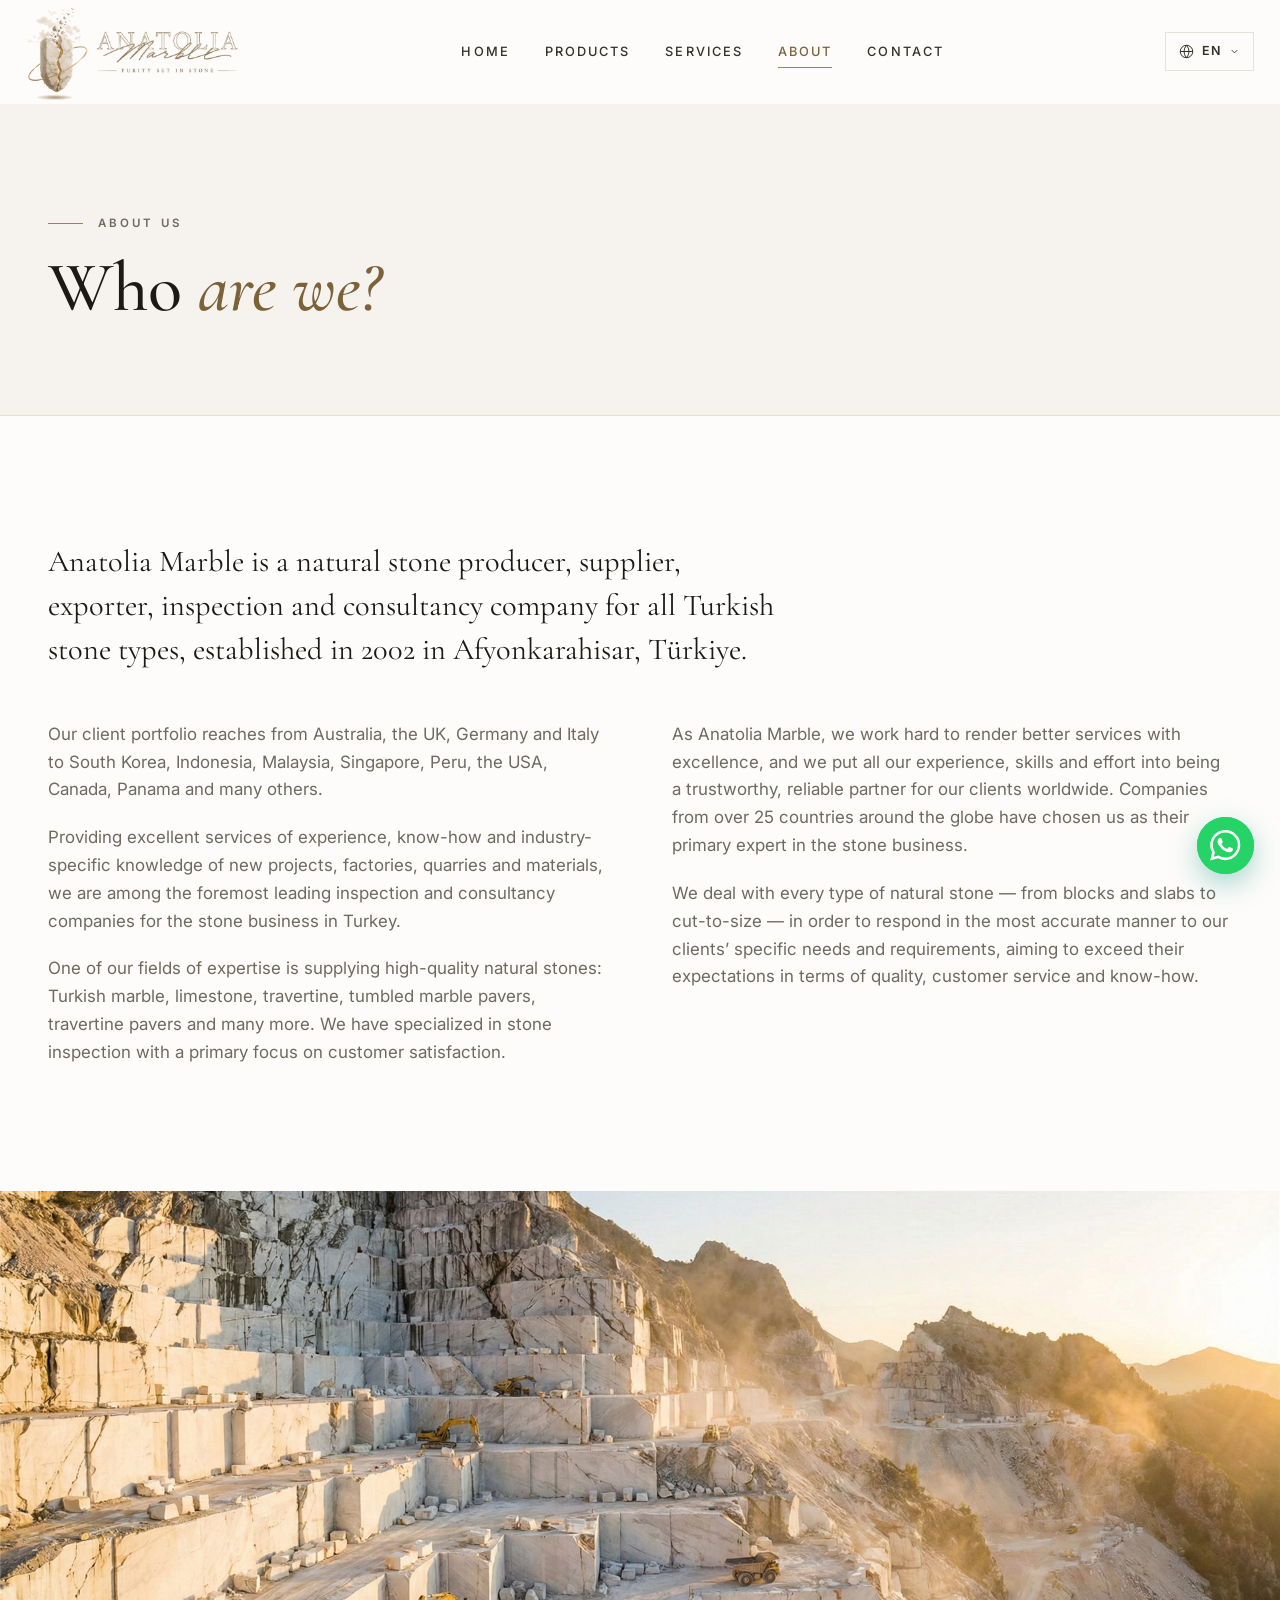
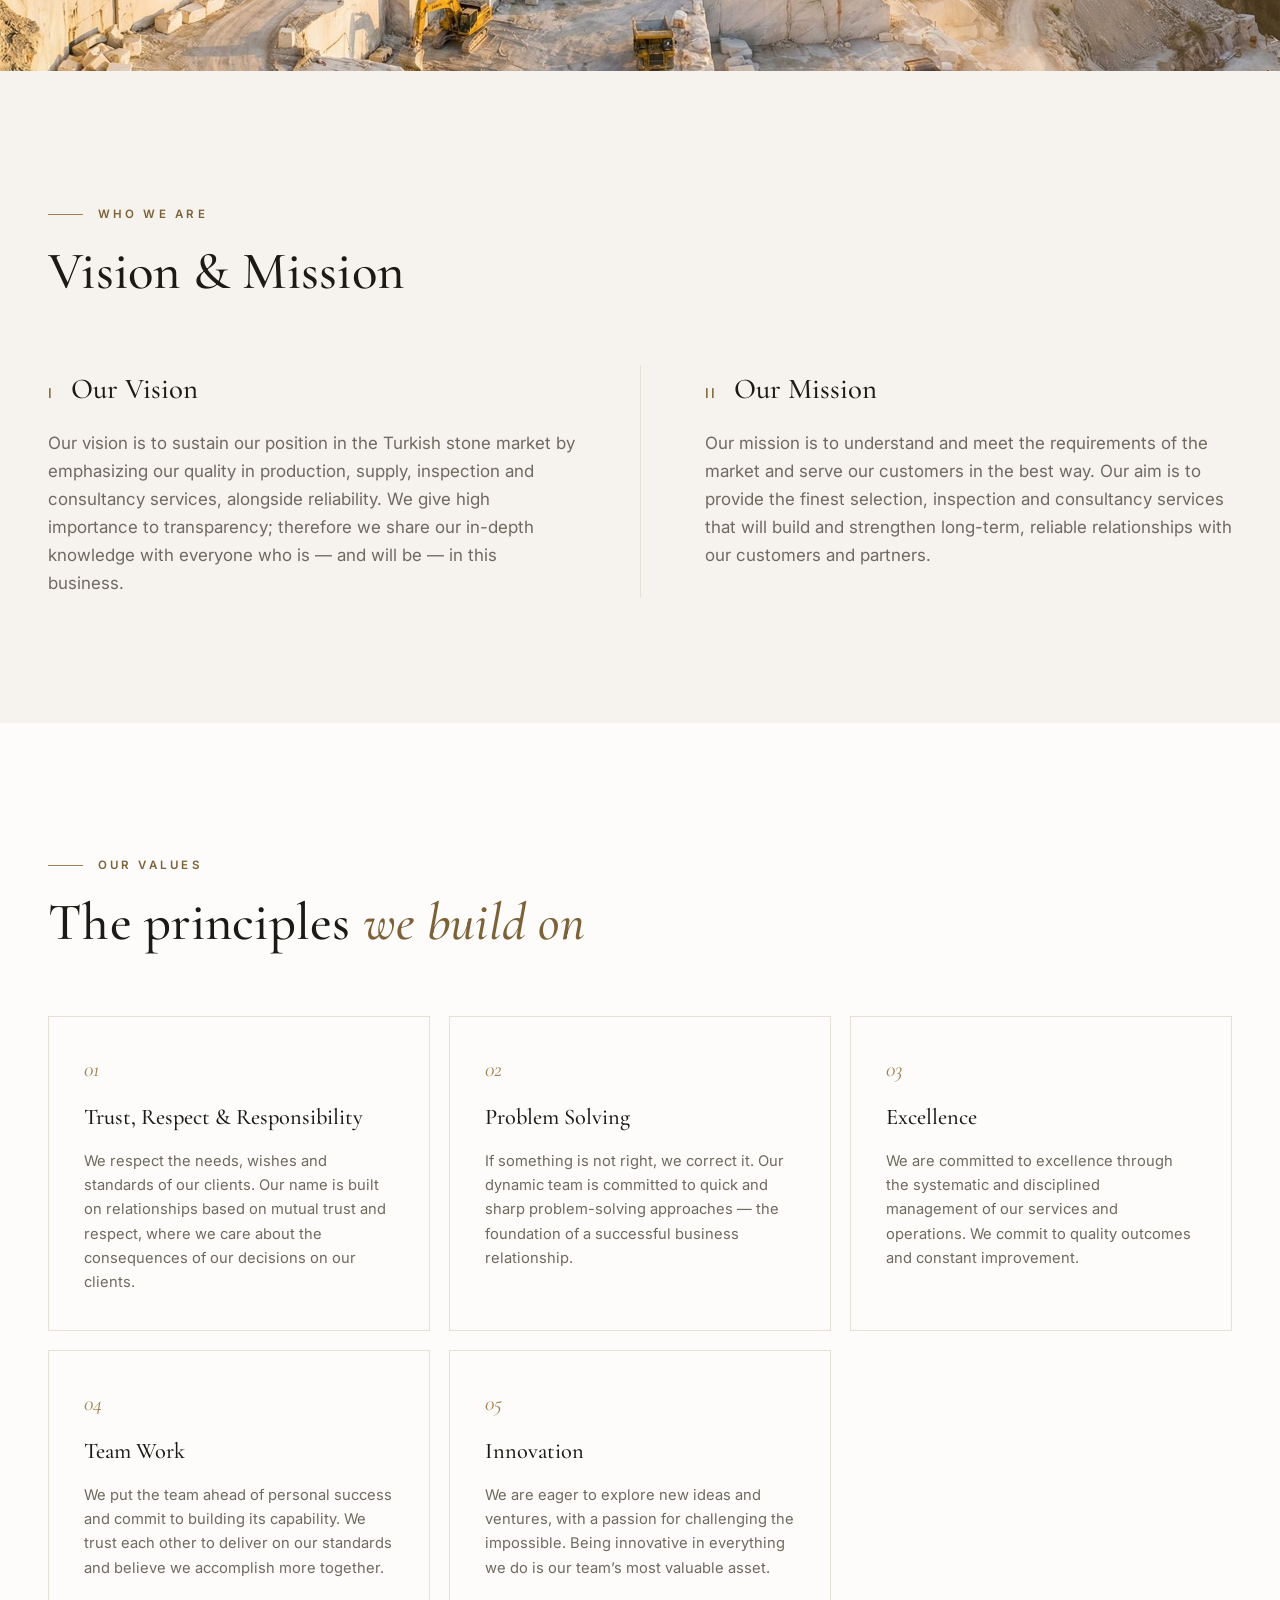
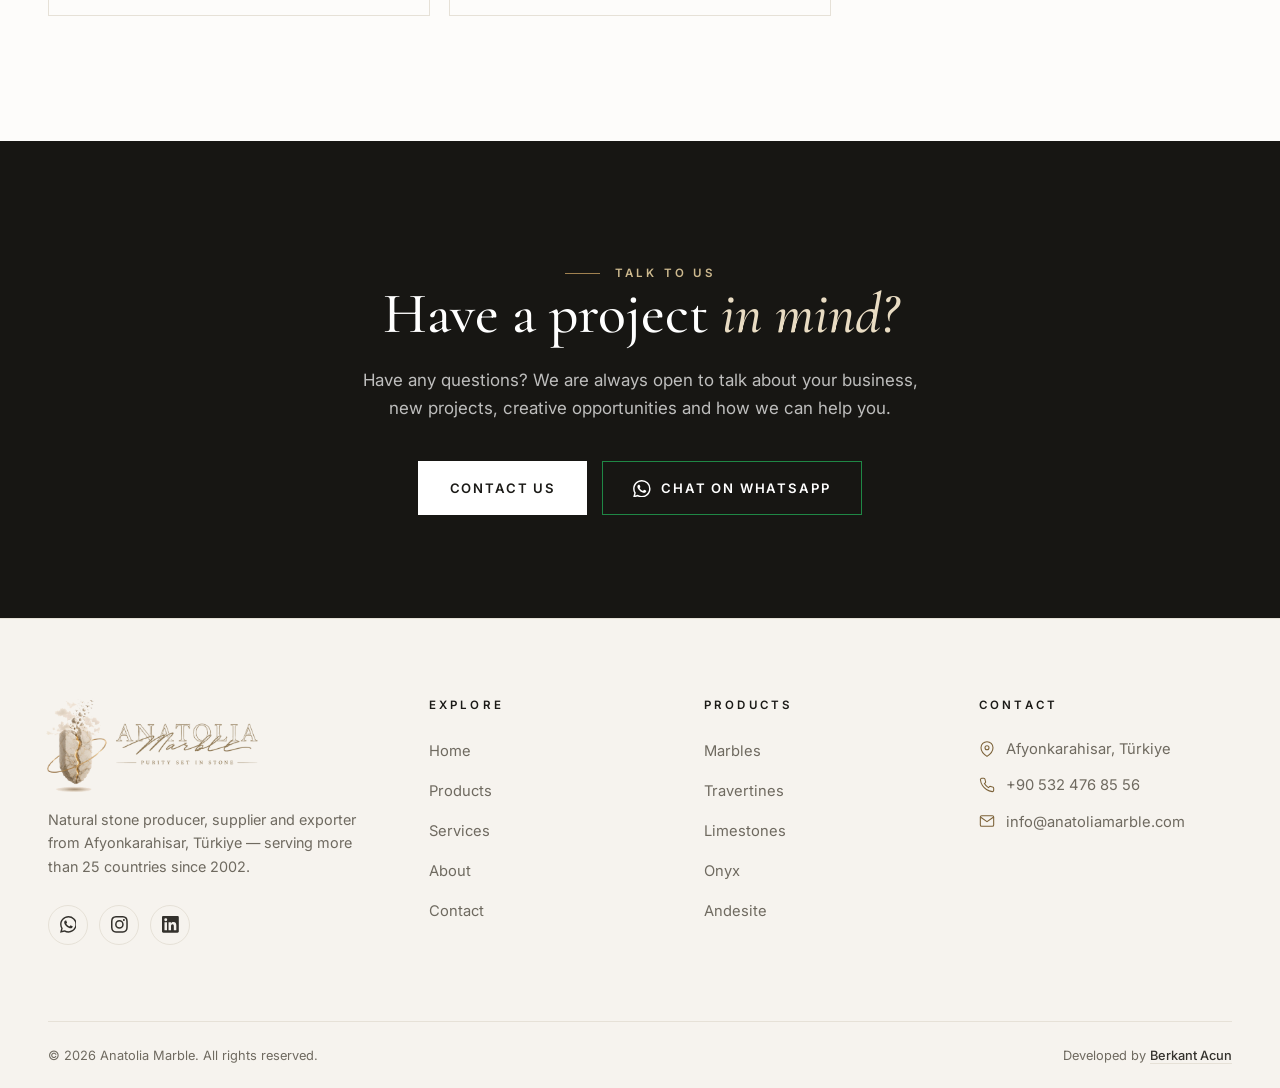
==== about.html @ 7c77ff4c "feat: Anatolia Marble website - 4 languages, products, services, WhatsApp integration" ====
<!DOCTYPE html>
<html lang="en">
<head>
  <meta charset="UTF-8">
  <meta name="viewport" content="width=device-width, initial-scale=1.0">
  <title>About Us — Anatolia Marble</title>
  <meta name="description" data-i18n-content="desc.about" content="Anatolia Marble is a natural stone producer, supplier, exporter, inspection and consultancy company established in 2002 in Afyonkarahisar, Türkiye.">
  <link rel="icon" type="image/png" href="assets/img/favicon.png">
  <link rel="preconnect" href="https://fonts.googleapis.com">
  <link rel="preconnect" href="https://fonts.gstatic.com" crossorigin>
  <link href="https://fonts.googleapis.com/css2?family=Cormorant+Garamond:ital,wght@0,400;0,500;0,600;1,400;1,500&family=Inter:wght@300;400;500;600&display=swap" rel="stylesheet">
  <link rel="stylesheet" href="assets/css/base.css">
  <link rel="stylesheet" href="assets/css/components.css">
  <noscript><style>.reveal { opacity: 1; transform: none; }</style></noscript>
</head>
<body data-title-key="meta.about">

  <header class="site-header">
    <div class="container header-inner">
      <a class="brand" href="index.html" aria-label="Anatolia Marble — Home">
        <img src="assets/img/logo-horizontal.png" alt="Anatolia Marble">
      </a>
      <nav class="main-nav" aria-label="Main navigation">
        <a href="index.html" data-i18n="nav.home">Home</a>
        <a href="products.html" data-i18n="nav.products">Products</a>
        <a href="services.html" data-i18n="nav.services">Services</a>
        <a href="about.html" aria-current="page" data-i18n="nav.about">About</a>
        <a href="contact.html" data-i18n="nav.contact">Contact</a>
      </nav>
      <div class="header-actions">
        <div class="lang-switch">
          <button class="lang-switch-btn" aria-haspopup="true" aria-expanded="false" aria-label="Select language">
            <svg width="15" height="15" viewBox="0 0 24 24" fill="none" stroke="currentColor" stroke-width="1.6" aria-hidden="true"><circle cx="12" cy="12" r="10"/><path d="M2 12h20"/><path d="M12 2a15.3 15.3 0 0 1 4 10 15.3 15.3 0 0 1-4 10 15.3 15.3 0 0 1-4-10 15.3 15.3 0 0 1 4-10z"/></svg>
            <span class="lang-current">EN</span>
            <svg class="chev" width="11" height="11" viewBox="0 0 24 24" fill="none" stroke="currentColor" stroke-width="2" aria-hidden="true"><polyline points="6 9 12 15 18 9"/></svg>
          </button>
          <div class="lang-menu" role="menu">
            <button type="button" data-lang="en" role="menuitem">English</button>
            <button type="button" data-lang="tr" role="menuitem">Türkçe</button>
            <button type="button" data-lang="es" role="menuitem">Español</button>
            <button type="button" data-lang="fr" role="menuitem">Français</button>
          </div>
        </div>
        <button class="nav-toggle" aria-label="Menu" aria-expanded="false">
          <span></span><span></span><span></span>
        </button>
      </div>
    </div>
  </header>

  <main>
    <section class="page-hero">
      <div class="container">
        <p class="kicker" data-i18n="about.kicker">About Us</p>
        <h1 data-i18n="about.title">Who <em>are we?</em></h1>
      </div>
    </section>

    <section class="section">
      <div class="container">
        <p class="about-lead reveal" data-i18n="about.lead">Anatolia Marble is a natural stone producer, supplier, exporter, inspection and consultancy company for all Turkish stone types, established in 2002 in Afyonkarahisar, Türkiye.</p>
        <div class="about-columns reveal" data-delay="1">
          <p data-i18n="about.p1">Our client portfolio reaches from Australia, the UK, Germany and Italy to South Korea, Indonesia, Malaysia, Singapore, Peru, the USA, Canada, Panama and many others.</p>
          <p data-i18n="about.p2">Providing excellent services of experience, know-how and industry-specific knowledge of new projects, factories, quarries and materials, we are among the foremost leading inspection and consultancy companies for the stone business in Turkey.</p>
          <p data-i18n="about.p3">One of our fields of expertise is supplying high-quality natural stones: Turkish marble, limestone, travertine, tumbled marble pavers, travertine pavers and many more. We have specialized in stone inspection with a primary focus on customer satisfaction.</p>
          <p data-i18n="about.p4">As Anatolia Marble, we work hard to render better services with excellence, and we put all our experience, skills and effort into being a trustworthy, reliable partner for our clients worldwide. Companies from over 25 countries around the globe have chosen us as their primary expert in the stone business.</p>
          <p data-i18n="about.p5">We deal with every type of natural stone — from blocks and slabs to cut-to-size — in order to respond in the most accurate manner to our clients’ specific needs and requirements, aiming to exceed their expectations in terms of quality, customer service and know-how.</p>
        </div>
      </div>
    </section>

    <figure class="about-banner reveal">
      <img src="assets/img/hero-quarry.jpg" alt="Marble quarry in the mountains of Anatolia" loading="lazy">
    </figure>

    <section class="section section--surface">
      <div class="container">
        <div class="section-head reveal">
          <p class="kicker" data-i18n="vm.kicker">Who We Are</p>
          <h2 class="section-title" data-i18n="vm.title">Vision &amp; Mission</h2>
        </div>
        <div class="vm-grid">
          <div class="vm-item reveal">
            <h3 data-index="I" data-i18n="vm.vision.title">Our Vision</h3>
            <p data-i18n="vm.vision.text">Our vision is to sustain our position in the Turkish stone market by emphasizing our quality in production, supply, inspection and consultancy services, alongside reliability. We give high importance to transparency; therefore we share our in-depth knowledge with everyone who is — and will be — in this business.</p>
          </div>
          <div class="vm-divider" aria-hidden="true"></div>
          <div class="vm-item reveal" data-delay="1">
            <h3 data-index="II" data-i18n="vm.mission.title">Our Mission</h3>
            <p data-i18n="vm.mission.text">Our mission is to understand and meet the requirements of the market and serve our customers in the best way. Our aim is to provide the finest selection, inspection and consultancy services that will build and strengthen long-term, reliable relationships with our customers and partners.</p>
          </div>
        </div>
      </div>
    </section>

    <section class="section">
      <div class="container">
        <div class="section-head reveal">
          <p class="kicker" data-i18n="values.kicker">Our Values</p>
          <h2 class="section-title" data-i18n="values.title">The principles <em>we build on</em></h2>
        </div>
        <div class="values-grid">
          <article class="value-card reveal">
            <span class="value-index" aria-hidden="true">01</span>
            <h3 data-i18n="val1.title">Trust, Respect &amp; Responsibility</h3>
            <p data-i18n="val1.text">We respect the needs, wishes and standards of our clients. Our name is built on relationships based on mutual trust and respect, where we care about the consequences of our decisions on our clients.</p>
          </article>
          <article class="value-card reveal" data-delay="1">
            <span class="value-index" aria-hidden="true">02</span>
            <h3 data-i18n="val2.title">Problem Solving</h3>
            <p data-i18n="val2.text">If something is not right, we correct it. Our dynamic team is committed to quick and sharp problem-solving approaches — the foundation of a successful business relationship.</p>
          </article>
          <article class="value-card reveal" data-delay="2">
            <span class="value-index" aria-hidden="true">03</span>
            <h3 data-i18n="val3.title">Excellence</h3>
            <p data-i18n="val3.text">We are committed to excellence through the systematic and disciplined management of our services and operations. We commit to quality outcomes and constant improvement.</p>
          </article>
          <article class="value-card reveal" data-delay="1">
            <span class="value-index" aria-hidden="true">04</span>
            <h3 data-i18n="val4.title">Team Work</h3>
            <p data-i18n="val4.text">We put the team ahead of personal success and commit to building its capability. We trust each other to deliver on our standards and believe we accomplish more together.</p>
          </article>
          <article class="value-card reveal" data-delay="2">
            <span class="value-index" aria-hidden="true">05</span>
            <h3 data-i18n="val5.title">Innovation</h3>
            <p data-i18n="val5.text">We are eager to explore new ideas and ventures, with a passion for challenging the impossible. Being innovative in everything we do is our team’s most valuable asset.</p>
          </article>
        </div>
      </div>
    </section>

    <section class="cta-band">
      <div class="container reveal">
        <p class="kicker" data-i18n="cta.kicker">Talk to Us</p>
        <h2 class="cta-band-title" data-i18n="cta.title">Have a project <em>in mind?</em></h2>
        <p data-i18n="cta.text">Have any questions? We are always open to talk about your business, new projects, creative opportunities and how we can help you.</p>
        <div class="cta-actions">
          <a class="btn btn--light" href="contact.html"><span data-i18n="cta.contact">Contact Us</span></a>
          <a class="btn btn--wa" href="https://wa.me/905324768556" target="_blank" rel="noopener">
            <svg viewBox="0 0 24 24" fill="currentColor" aria-hidden="true"><path d="M17.472 14.382c-.297-.149-1.758-.867-2.03-.967-.273-.099-.471-.148-.67.15-.197.297-.767.966-.94 1.164-.173.199-.347.223-.644.075-.297-.15-1.255-.463-2.39-1.475-.883-.788-1.48-1.761-1.653-2.059-.173-.297-.018-.458.13-.606.134-.133.297-.347.446-.52.149-.174.198-.298.297-.497.1-.198.05-.371-.025-.52-.075-.149-.669-1.612-.916-2.207-.242-.579-.487-.5-.669-.51-.173-.008-.371-.01-.57-.01-.198 0-.52.074-.792.372-.272.297-1.04 1.016-1.04 2.479 0 1.462 1.065 2.875 1.213 3.074.149.198 2.096 3.2 5.077 4.487.709.306 1.262.489 1.694.625.712.227 1.36.195 1.871.118.571-.085 1.758-.719 2.006-1.413.248-.694.248-1.289.173-1.413-.074-.124-.272-.198-.57-.347m-5.421 7.403h-.004a9.87 9.87 0 01-5.031-1.378l-.361-.214-3.741.982.998-3.648-.235-.374a9.86 9.86 0 01-1.51-5.26c.001-5.45 4.436-9.884 9.888-9.884 2.64 0 5.122 1.03 6.988 2.898a9.825 9.825 0 012.893 6.994c-.003 5.45-4.437 9.884-9.885 9.884m8.413-18.297A11.815 11.815 0 0012.05 0C5.495 0 .16 5.335.157 11.892c0 2.096.547 4.142 1.588 5.945L.057 24l6.305-1.654a11.882 11.882 0 005.683 1.448h.005c6.554 0 11.89-5.335 11.893-11.893a11.821 11.821 0 00-3.48-8.413z"/></svg>
            <span data-i18n="cta.wa">Chat on WhatsApp</span>
          </a>
        </div>
      </div>
    </section>
  </main>

  <footer class="site-footer">
    <div class="container">
      <div class="footer-main">
        <div class="footer-brand">
          <img src="assets/img/logo-horizontal.png" alt="Anatolia Marble — Purity set in stone">
          <p data-i18n="footer.about">Natural stone producer, supplier and exporter from Afyonkarahisar, Türkiye — serving more than 25 countries since 2002.</p>
          <div class="footer-social">
            <a href="https://wa.me/905324768556" target="_blank" rel="noopener" aria-label="WhatsApp">
              <svg viewBox="0 0 24 24" fill="currentColor" aria-hidden="true"><path d="M17.472 14.382c-.297-.149-1.758-.867-2.03-.967-.273-.099-.471-.148-.67.15-.197.297-.767.966-.94 1.164-.173.199-.347.223-.644.075-.297-.15-1.255-.463-2.39-1.475-.883-.788-1.48-1.761-1.653-2.059-.173-.297-.018-.458.13-.606.134-.133.297-.347.446-.52.149-.174.198-.298.297-.497.1-.198.05-.371-.025-.52-.075-.149-.669-1.612-.916-2.207-.242-.579-.487-.5-.669-.51-.173-.008-.371-.01-.57-.01-.198 0-.52.074-.792.372-.272.297-1.04 1.016-1.04 2.479 0 1.462 1.065 2.875 1.213 3.074.149.198 2.096 3.2 5.077 4.487.709.306 1.262.489 1.694.625.712.227 1.36.195 1.871.118.571-.085 1.758-.719 2.006-1.413.248-.694.248-1.289.173-1.413-.074-.124-.272-.198-.57-.347m-5.421 7.403h-.004a9.87 9.87 0 01-5.031-1.378l-.361-.214-3.741.982.998-3.648-.235-.374a9.86 9.86 0 01-1.51-5.26c.001-5.45 4.436-9.884 9.888-9.884 2.64 0 5.122 1.03 6.988 2.898a9.825 9.825 0 012.893 6.994c-.003 5.45-4.437 9.884-9.885 9.884m8.413-18.297A11.815 11.815 0 0012.05 0C5.495 0 .16 5.335.157 11.892c0 2.096.547 4.142 1.588 5.945L.057 24l6.305-1.654a11.882 11.882 0 005.683 1.448h.005c6.554 0 11.89-5.335 11.893-11.893a11.821 11.821 0 00-3.48-8.413z"/></svg>
            </a>
            <a href="#" aria-label="Instagram">
              <svg viewBox="0 0 24 24" fill="currentColor" aria-hidden="true"><path d="M12 2.163c3.204 0 3.584.012 4.85.07 3.252.148 4.771 1.691 4.919 4.919.058 1.265.069 1.645.069 4.849 0 3.205-.012 3.584-.069 4.849-.149 3.225-1.664 4.771-4.919 4.919-1.266.058-1.644.07-4.85.07-3.204 0-3.584-.012-4.849-.07-3.26-.149-4.771-1.699-4.919-4.92-.058-1.265-.07-1.644-.07-4.849 0-3.204.013-3.583.07-4.849.149-3.227 1.664-4.771 4.919-4.919 1.266-.057 1.645-.069 4.849-.069zm0-2.163c-3.259 0-3.667.014-4.947.072-4.358.2-6.78 2.618-6.98 6.98-.059 1.281-.073 1.689-.073 4.948 0 3.259.014 3.668.072 4.948.2 4.358 2.618 6.78 6.98 6.98 1.281.058 1.689.072 4.948.072 3.259 0 3.668-.014 4.948-.072 4.354-.2 6.782-2.618 6.979-6.98.059-1.28.073-1.689.073-4.948 0-3.259-.014-3.667-.072-4.947-.196-4.354-2.617-6.78-6.979-6.98-1.281-.059-1.69-.073-4.949-.073zm0 5.838a6.162 6.162 0 100 12.324 6.162 6.162 0 000-12.324zm0 10.162a4 4 0 110-8 4 4 0 010 8zm6.406-11.845a1.44 1.44 0 100 2.881 1.44 1.44 0 000-2.881z"/></svg>
            </a>
            <a href="#" aria-label="LinkedIn">
              <svg viewBox="0 0 24 24" fill="currentColor" aria-hidden="true"><path d="M20.447 20.452h-3.554v-5.569c0-1.328-.027-3.037-1.852-3.037-1.853 0-2.136 1.445-2.136 2.939v5.667H9.351V9h3.414v1.561h.046c.477-.9 1.637-1.85 3.37-1.85 3.601 0 4.267 2.37 4.267 5.455v6.286zM5.337 7.433a2.062 2.062 0 01-2.063-2.065 2.064 2.064 0 112.063 2.065zm1.782 13.019H3.555V9h3.564v11.452zM22.225 0H1.771C.792 0 0 .774 0 1.729v20.542C0 23.227.792 24 1.771 24h20.451C23.2 24 24 23.227 24 22.271V1.729C24 .774 23.2 0 22.225 0z"/></svg>
            </a>
          </div>
        </div>

        <div class="footer-col">
          <h4 data-i18n="footer.explore">Explore</h4>
          <ul>
            <li><a href="index.html" data-i18n="nav.home">Home</a></li>
            <li><a href="products.html" data-i18n="nav.products">Products</a></li>
            <li><a href="services.html" data-i18n="nav.services">Services</a></li>
            <li><a href="about.html" data-i18n="nav.about">About</a></li>
            <li><a href="contact.html" data-i18n="nav.contact">Contact</a></li>
          </ul>
        </div>

        <div class="footer-col">
          <h4 data-i18n="footer.products">Products</h4>
          <ul>
            <li><a href="products.html?cat=marble" data-i18n="cat.marble">Marbles</a></li>
            <li><a href="products.html?cat=travertine" data-i18n="cat.travertine">Travertines</a></li>
            <li><a href="products.html?cat=limestone" data-i18n="cat.limestone">Limestones</a></li>
            <li><a href="products.html?cat=onyx" data-i18n="cat.onyx">Onyx</a></li>
            <li><a href="products.html?cat=andesite" data-i18n="cat.andesite">Andesite</a></li>
          </ul>
        </div>

        <div class="footer-col">
          <h4 data-i18n="footer.contact">Contact</h4>
          <ul class="footer-contact">
            <li>
              <svg viewBox="0 0 24 24" fill="none" stroke="currentColor" stroke-width="1.6" aria-hidden="true"><path d="M21 10c0 7-9 13-9 13s-9-6-9-13a9 9 0 0 1 18 0z"/><circle cx="12" cy="10" r="3"/></svg>
              <address data-i18n="footer.addr">Afyonkarahisar, Türkiye</address>
            </li>
            <li>
              <svg viewBox="0 0 24 24" fill="none" stroke="currentColor" stroke-width="1.6" aria-hidden="true"><path d="M22 16.92v3a2 2 0 0 1-2.18 2 19.79 19.79 0 0 1-8.63-3.07 19.5 19.5 0 0 1-6-6 19.79 19.79 0 0 1-3.07-8.67A2 2 0 0 1 4.11 2h3a2 2 0 0 1 2 1.72 12.84 12.84 0 0 0 .7 2.81 2 2 0 0 1-.45 2.11L8.09 9.91a16 16 0 0 0 6 6l1.27-1.27a2 2 0 0 1 2.11-.45 12.84 12.84 0 0 0 2.81.7A2 2 0 0 1 22 16.92z"/></svg>
              <a href="tel:+905324768556">+90 532 476 85 56</a>
            </li>
            <li>
              <svg viewBox="0 0 24 24" fill="none" stroke="currentColor" stroke-width="1.6" aria-hidden="true"><path d="M4 4h16c1.1 0 2 .9 2 2v12c0 1.1-.9 2-2 2H4c-1.1 0-2-.9-2-2V6c0-1.1.9-2 2-2z"/><polyline points="22,6 12,13 2,6"/></svg>
              <a href="mailto:info@anatoliamarble.com">info@anatoliamarble.com</a>
            </li>
          </ul>
        </div>
      </div>

      <div class="footer-bottom">
        <p>© <span data-year>2026</span> Anatolia Marble. <span data-i18n="footer.rights">All rights reserved.</span></p>
        <p><span data-i18n="footer.dev">Developed by</span> <a href="https://www.linkedin.com/in/berkant-acun-006467312/" target="_blank" rel="noopener">Berkant Acun</a></p>
      </div>
    </div>
  </footer>

  <div class="wa-widget">
    <div class="wa-panel" role="dialog" aria-label="WhatsApp chat">
      <div class="wa-panel-head">
        <span class="wa-avatar"><img src="assets/img/favicon.png" alt=""></span>
        <div>
          <strong>Anatolia Marble</strong>
          <span data-i18n="wa.status">Typically replies within the hour</span>
        </div>
      </div>
      <div class="wa-panel-body">
        <div class="wa-bubble" data-i18n="wa.greeting">Hello 👋 How can we help you with your project?</div>
      </div>
      <div class="wa-panel-foot">
        <textarea rows="3" aria-label="Message"></textarea>
        <button type="button" class="wa-send">
          <svg viewBox="0 0 24 24" fill="none" stroke="currentColor" stroke-width="1.8" aria-hidden="true"><path d="M22 2 11 13"/><path d="M22 2l-7 20-4-9-9-4 20-7z"/></svg>
          <span data-i18n="wa.send">Start Chat</span>
        </button>
      </div>
    </div>
    <button type="button" class="wa-fab" aria-expanded="false" aria-label="Chat with us on WhatsApp" data-i18n-aria-label="wa.aria">
      <svg class="wa-chat-icon" viewBox="0 0 24 24" fill="currentColor" aria-hidden="true"><path d="M17.472 14.382c-.297-.149-1.758-.867-2.03-.967-.273-.099-.471-.148-.67.15-.197.297-.767.966-.94 1.164-.173.199-.347.223-.644.075-.297-.15-1.255-.463-2.39-1.475-.883-.788-1.48-1.761-1.653-2.059-.173-.297-.018-.458.13-.606.134-.133.297-.347.446-.52.149-.174.198-.298.297-.497.1-.198.05-.371-.025-.52-.075-.149-.669-1.612-.916-2.207-.242-.579-.487-.5-.669-.51-.173-.008-.371-.01-.57-.01-.198 0-.52.074-.792.372-.272.297-1.04 1.016-1.04 2.479 0 1.462 1.065 2.875 1.213 3.074.149.198 2.096 3.2 5.077 4.487.709.306 1.262.489 1.694.625.712.227 1.36.195 1.871.118.571-.085 1.758-.719 2.006-1.413.248-.694.248-1.289.173-1.413-.074-.124-.272-.198-.57-.347m-5.421 7.403h-.004a9.87 9.87 0 01-5.031-1.378l-.361-.214-3.741.982.998-3.648-.235-.374a9.86 9.86 0 01-1.51-5.26c.001-5.45 4.436-9.884 9.888-9.884 2.64 0 5.122 1.03 6.988 2.898a9.825 9.825 0 012.893 6.994c-.003 5.45-4.437 9.884-9.885 9.884m8.413-18.297A11.815 11.815 0 0012.05 0C5.495 0 .16 5.335.157 11.892c0 2.096.547 4.142 1.588 5.945L.057 24l6.305-1.654a11.882 11.882 0 005.683 1.448h.005c6.554 0 11.89-5.335 11.893-11.893a11.821 11.821 0 00-3.48-8.413z"/></svg>
      <svg class="wa-close-icon" viewBox="0 0 24 24" fill="none" stroke="currentColor" stroke-width="2" aria-hidden="true"><line x1="18" y1="6" x2="6" y2="18"/><line x1="6" y1="6" x2="18" y2="18"/></svg>
    </button>
  </div>

  <script src="assets/js/lang-en.js"></script>
  <script src="assets/js/lang-tr.js"></script>
  <script src="assets/js/lang-es.js"></script>
  <script src="assets/js/lang-fr.js"></script>
  <script src="assets/js/i18n.js"></script>
  <script src="assets/js/main.js"></script>
</body>
</html>
---- assets/css/base.css ----
/* ==========================================================================
   Anatolia Marble — base.css
   Design tokens, reset, typography, header, footer, WhatsApp widget
   ========================================================================== */

:root {
  /* Palette — warm gallery white with bronze accent (matches logo rule) */
  --bg: #fdfcfa;
  --surface: #f6f3ee;
  --surface-deep: #efeae2;
  --ink: #1b1a17;
  --ink-soft: #33312c;
  --muted: #6f6a60;
  --line: #e6e1d7;
  --accent: #a08150;
  --accent-ink: #7c6239;
  --accent-soft: #f0e8da;
  --wa: #25d366;
  --wa-dark: #128c7e;

  /* Type */
  --serif: "Cormorant Garamond", "Times New Roman", Georgia, serif;
  --sans: "Inter", -apple-system, "Segoe UI", Roboto, sans-serif;

  --text-base: clamp(0.98rem, 0.93rem + 0.2vw, 1.06rem);
  --text-kicker: 0.72rem;
  --text-h2: clamp(2rem, 1.4rem + 2.6vw, 3.3rem);
  --text-h3: clamp(1.35rem, 1.2rem + 0.8vw, 1.8rem);

  /* Rhythm */
  --space-section: clamp(4.5rem, 3rem + 6vw, 8.5rem);
  --container: 74rem;
  --gutter: clamp(1.25rem, 4vw, 2.5rem);

  /* Motion */
  --ease-out: cubic-bezier(0.16, 1, 0.3, 1);
  --dur: 300ms;
  --dur-slow: 700ms;

  --radius: 2px;
  --header-h: 6.5rem;
}

/* ---------- Reset ---------- */

*, *::before, *::after { box-sizing: border-box; }

html { scroll-behavior: smooth; -webkit-text-size-adjust: 100%; }

body {
  margin: 0;
  font-family: var(--sans);
  font-size: var(--text-base);
  line-height: 1.65;
  color: var(--ink);
  background: var(--bg);
  -webkit-font-smoothing: antialiased;
  overflow-x: hidden;
}

img, svg, video { display: block; max-width: 100%; }

h1, h2, h3, h4, p, figure { margin: 0; }

a { color: inherit; text-decoration: none; }

button {
  font: inherit;
  color: inherit;
  background: none;
  border: 0;
  padding: 0;
  cursor: pointer;
}

ul { margin: 0; padding: 0; list-style: none; }

::selection { background: var(--accent-soft); color: var(--accent-ink); }

:focus-visible {
  outline: 2px solid var(--accent);
  outline-offset: 3px;
}

/* ---------- Typography helpers ---------- */

.kicker {
  display: inline-flex;
  align-items: center;
  gap: 0.9rem;
  font-size: var(--text-kicker);
  font-weight: 600;
  letter-spacing: 0.28em;
  text-transform: uppercase;
  color: var(--accent-ink);
}

.kicker::before {
  content: "";
  width: 2.2rem;
  height: 1px;
  background: var(--accent);
}

.section-title {
  font-family: var(--serif);
  font-size: var(--text-h2);
  font-weight: 500;
  line-height: 1.12;
  letter-spacing: 0.005em;
  margin-top: 1.1rem;
  text-wrap: balance;
}

.section-title em {
  font-style: italic;
  color: var(--accent-ink);
}

.section-lead {
  max-width: 38rem;
  margin-top: 1.25rem;
  color: var(--muted);
}

/* ---------- Layout ---------- */

.container {
  width: 100%;
  max-width: calc(var(--container) + 2 * var(--gutter));
  margin-inline: auto;
  padding-inline: var(--gutter);
}

.section { padding-block: var(--space-section); }

.section--surface { background: var(--surface); }

.section-head { margin-bottom: clamp(2.5rem, 5vw, 4rem); }

.section-head--split {
  display: flex;
  flex-wrap: wrap;
  align-items: flex-end;
  justify-content: space-between;
  gap: 1.5rem;
}

/* ---------- Buttons ---------- */

.btn {
  display: inline-flex;
  align-items: center;
  gap: 0.65rem;
  padding: 0.95rem 1.9rem;
  font-size: 0.82rem;
  font-weight: 600;
  letter-spacing: 0.14em;
  text-transform: uppercase;
  border: 1px solid var(--ink);
  background: var(--ink);
  color: #fff;
  transition: background var(--dur) var(--ease-out),
              border-color var(--dur) var(--ease-out),
              color var(--dur) var(--ease-out),
              transform var(--dur) var(--ease-out);
}

.btn:hover { background: var(--accent-ink); border-color: var(--accent-ink); }
.btn:active { transform: translateY(1px); }

.btn--ghost {
  background: transparent;
  color: var(--ink);
}

.btn--ghost:hover { background: var(--ink); color: #fff; border-color: var(--ink); }

.btn--light {
  background: #fff;
  border-color: #fff;
  color: var(--ink);
}

.btn--light:hover { background: transparent; color: #fff; border-color: #fff; }

.btn--ghost-light {
  background: transparent;
  border-color: rgba(255, 255, 255, 0.55);
  color: #fff;
}

.btn--ghost-light:hover { background: #fff; border-color: #fff; color: var(--ink); }

.btn .btn-arrow { transition: transform var(--dur) var(--ease-out); }
.btn:hover .btn-arrow { transform: translateX(4px); }

.text-link {
  display: inline-flex;
  align-items: center;
  gap: 0.5rem;
  font-size: 0.82rem;
  font-weight: 600;
  letter-spacing: 0.14em;
  text-transform: uppercase;
  color: var(--accent-ink);
  border-bottom: 1px solid transparent;
  transition: gap var(--dur) var(--ease-out), border-color var(--dur) var(--ease-out);
}

.text-link:hover { gap: 0.85rem; border-color: var(--accent-ink); }

/* ---------- Reveal on scroll ---------- */

.reveal {
  opacity: 0;
  transform: translateY(26px);
  transition: opacity var(--dur-slow) var(--ease-out), transform var(--dur-slow) var(--ease-out);
}

.reveal.is-visible { opacity: 1; transform: none; }

.reveal[data-delay="1"] { transition-delay: 90ms; }
.reveal[data-delay="2"] { transition-delay: 180ms; }
.reveal[data-delay="3"] { transition-delay: 270ms; }
.reveal[data-delay="4"] { transition-delay: 360ms; }

/* ---------- Header ---------- */

.site-header {
  position: fixed;
  inset: 0 0 auto 0;
  z-index: 100;
  height: var(--header-h);
  border-bottom: 1px solid transparent;
  transition: border-color var(--dur) var(--ease-out), box-shadow var(--dur) var(--ease-out);
}

/* Blur lives on a pseudo-element: backdrop-filter on the header itself would
   turn it into the containing block for the fixed mobile nav. */
.site-header::before {
  content: "";
  position: absolute;
  inset: 0;
  z-index: -1;
  background: rgba(253, 252, 250, 0.92);
  backdrop-filter: blur(14px);
  -webkit-backdrop-filter: blur(14px);
}

.site-header.is-scrolled {
  border-bottom-color: var(--line);
  box-shadow: 0 8px 30px rgba(27, 26, 23, 0.04);
}

/* Header icerigi tam genislige yayilir — logo sola dayanir */
.site-header .container {
  max-width: none;
  padding-inline: clamp(1rem, 2vw, 1.75rem);
}

.header-inner {
  height: 100%;
  display: flex;
  align-items: center;
  justify-content: space-between;
  gap: 1.5rem;
}

.brand { display: inline-flex; align-items: center; flex-shrink: 0; }

.brand img { height: 6rem; width: auto; }

@media (max-width: 560px) {
  .brand img { height: 4.6rem; }
}

.main-nav { display: flex; align-items: center; gap: 2.2rem; }

.main-nav a {
  position: relative;
  font-size: 0.8rem;
  font-weight: 500;
  letter-spacing: 0.16em;
  text-transform: uppercase;
  color: var(--ink-soft);
  padding-block: 0.4rem;
  transition: color var(--dur) var(--ease-out);
}

.main-nav a::after {
  content: "";
  position: absolute;
  left: 0;
  bottom: 0;
  width: 100%;
  height: 1px;
  background: var(--accent);
  transform: scaleX(0);
  transform-origin: right;
  transition: transform var(--dur) var(--ease-out);
}

.main-nav a:hover { color: var(--ink); }
.main-nav a:hover::after { transform: scaleX(1); transform-origin: left; }

.main-nav a[aria-current="page"] { color: var(--accent-ink); }
.main-nav a[aria-current="page"]::after { transform: scaleX(1); }

.header-actions { display: flex; align-items: center; gap: 1.1rem; }

/* Language switcher */

.lang-switch { position: relative; }

.lang-switch-btn {
  display: inline-flex;
  align-items: center;
  gap: 0.45rem;
  padding: 0.5rem 0.85rem;
  font-size: 0.78rem;
  font-weight: 600;
  letter-spacing: 0.12em;
  border: 1px solid var(--line);
  color: var(--ink-soft);
  transition: border-color var(--dur) var(--ease-out);
}

.lang-switch-btn:hover { border-color: var(--accent); }

.lang-switch-btn .chev { transition: transform var(--dur) var(--ease-out); }
.lang-switch.is-open .lang-switch-btn .chev { transform: rotate(180deg); }

.lang-menu {
  position: absolute;
  top: calc(100% + 0.55rem);
  right: 0;
  min-width: 10.5rem;
  background: #fff;
  border: 1px solid var(--line);
  box-shadow: 0 18px 40px rgba(27, 26, 23, 0.09);
  padding: 0.4rem;
  opacity: 0;
  visibility: hidden;
  transform: translateY(-6px);
  transition: opacity var(--dur) var(--ease-out), transform var(--dur) var(--ease-out), visibility var(--dur);
}

.lang-switch.is-open .lang-menu { opacity: 1; visibility: visible; transform: none; }

.lang-menu button {
  display: flex;
  align-items: center;
  justify-content: space-between;
  width: 100%;
  padding: 0.55rem 0.8rem;
  font-size: 0.82rem;
  letter-spacing: 0.05em;
  color: var(--ink-soft);
  transition: background var(--dur) var(--ease-out), color var(--dur) var(--ease-out);
}

.lang-menu button:hover { background: var(--surface); }

.lang-menu button.is-active { color: var(--accent-ink); font-weight: 600; }

.lang-menu button.is-active::after { content: "✓"; font-size: 0.75rem; }

/* Mobile nav toggle */

.nav-toggle {
  display: none;
  flex-direction: column;
  justify-content: center;
  gap: 6px;
  width: 2.6rem;
  height: 2.6rem;
  align-items: center;
}

.nav-toggle span {
  display: block;
  width: 1.5rem;
  height: 1.5px;
  background: var(--ink);
  transition: transform var(--dur) var(--ease-out), opacity var(--dur) var(--ease-out);
}

body.nav-open .nav-toggle span:nth-child(1) { transform: translateY(7.5px) rotate(45deg); }
body.nav-open .nav-toggle span:nth-child(2) { opacity: 0; }
body.nav-open .nav-toggle span:nth-child(3) { transform: translateY(-7.5px) rotate(-45deg); }

@media (max-width: 920px) {
  .main-nav {
    position: fixed;
    inset: var(--header-h) 0 0 0;
    z-index: 99;
    flex-direction: column;
    align-items: flex-start;
    justify-content: flex-start;
    gap: 0;
    padding: 2rem var(--gutter) 3rem;
    background: var(--bg);
    border-top: 1px solid var(--line);
    opacity: 0;
    visibility: hidden;
    transform: translateY(-8px);
    transition: opacity var(--dur) var(--ease-out), transform var(--dur) var(--ease-out), visibility var(--dur);
    overflow-y: auto;
  }

  body.nav-open .main-nav { opacity: 1; visibility: visible; transform: none; }

  .main-nav a {
    width: 100%;
    padding: 1.1rem 0;
    font-family: var(--serif);
    font-size: 1.6rem;
    font-weight: 500;
    letter-spacing: 0.02em;
    text-transform: none;
    border-bottom: 1px solid var(--line);
  }

  .main-nav a::after { content: none; }

  .nav-toggle { display: flex; }

  body.nav-open { overflow: hidden; }
}

/* ---------- Footer ---------- */

.site-footer {
  background: var(--surface);
  border-top: 1px solid var(--line);
  margin-top: 0;
}

.footer-main {
  display: grid;
  grid-template-columns: 1.5fr 1fr 1fr 1.2fr;
  gap: clamp(2rem, 5vw, 4rem);
  padding-block: clamp(3rem, 6vw, 5rem);
}

.footer-brand img { height: 6rem; width: auto; margin-left: -0.2rem; }

.footer-brand p {
  margin-top: 1rem;
  font-size: 0.9rem;
  color: var(--muted);
  max-width: 22rem;
}

.footer-col h4 {
  font-size: var(--text-kicker);
  font-weight: 600;
  letter-spacing: 0.28em;
  text-transform: uppercase;
  color: var(--ink);
  margin-bottom: 1.4rem;
}

.footer-col li { margin-bottom: 0.75rem; }

.footer-col a, .footer-col address {
  font-size: 0.92rem;
  font-style: normal;
  color: var(--muted);
  transition: color var(--dur) var(--ease-out);
}

.footer-col a:hover { color: var(--accent-ink); }

.footer-contact li {
  display: flex;
  gap: 0.7rem;
  align-items: flex-start;
}

.footer-contact svg {
  flex-shrink: 0;
  width: 1rem;
  height: 1rem;
  margin-top: 0.22rem;
  stroke: var(--accent-ink);
}

.footer-social {
  display: flex;
  gap: 0.7rem;
  margin-top: 1.6rem;
}

.footer-social a {
  display: inline-flex;
  align-items: center;
  justify-content: center;
  width: 2.5rem;
  height: 2.5rem;
  border: 1px solid var(--line);
  border-radius: 50%;
  color: var(--ink-soft);
  transition: border-color var(--dur) var(--ease-out), color var(--dur) var(--ease-out),
              background var(--dur) var(--ease-out), transform var(--dur) var(--ease-out);
}

.footer-social a:hover {
  background: var(--ink);
  border-color: var(--ink);
  color: #fff;
  transform: translateY(-2px);
}

.footer-social svg { width: 1.05rem; height: 1.05rem; }

.footer-bottom {
  display: flex;
  flex-wrap: wrap;
  align-items: center;
  justify-content: space-between;
  gap: 0.8rem;
  padding-block: 1.4rem;
  border-top: 1px solid var(--line);
  font-size: 0.8rem;
  color: var(--muted);
}

.footer-bottom a {
  color: var(--ink-soft);
  font-weight: 500;
  border-bottom: 1px solid var(--line);
  transition: color var(--dur) var(--ease-out), border-color var(--dur) var(--ease-out);
}

.footer-bottom a:hover { color: var(--accent-ink); border-color: var(--accent-ink); }

@media (max-width: 920px) {
  .footer-main { grid-template-columns: 1fr 1fr; }
}

@media (max-width: 560px) {
  .footer-main { grid-template-columns: 1fr; gap: 2.4rem; }
  .footer-bottom { flex-direction: column; text-align: center; }
}

/* ---------- WhatsApp widget ---------- */

.wa-widget {
  position: fixed;
  right: clamp(1rem, 3vw, 1.6rem);
  bottom: clamp(1rem, 3vw, 1.6rem);
  z-index: 110;
  display: flex;
  flex-direction: column;
  align-items: flex-end;
  gap: 0.9rem;
}

.wa-fab {
  position: relative;
  width: 3.6rem;
  height: 3.6rem;
  border-radius: 50%;
  background: var(--wa);
  color: #fff;
  display: inline-flex;
  align-items: center;
  justify-content: center;
  box-shadow: 0 10px 28px rgba(18, 140, 126, 0.35);
  transition: transform var(--dur) var(--ease-out), box-shadow var(--dur) var(--ease-out);
}

.wa-fab:hover { transform: scale(1.06); box-shadow: 0 14px 34px rgba(18, 140, 126, 0.45); }

.wa-fab svg { width: 1.9rem; height: 1.9rem; }

.wa-fab::before {
  content: "";
  position: absolute;
  inset: 0;
  border-radius: 50%;
  border: 2px solid var(--wa);
  animation: wa-pulse 2.6s var(--ease-out) infinite;
}

@keyframes wa-pulse {
  0%   { transform: scale(1); opacity: 0.7; }
  70%  { transform: scale(1.55); opacity: 0; }
  100% { transform: scale(1.55); opacity: 0; }
}

.wa-fab .wa-close-icon { display: none; }
.wa-widget.is-open .wa-fab .wa-chat-icon { display: none; }
.wa-widget.is-open .wa-fab .wa-close-icon { display: block; width: 1.3rem; height: 1.3rem; }
.wa-widget.is-open .wa-fab::before { animation: none; opacity: 0; }

.wa-panel {
  width: min(21rem, calc(100vw - 2.5rem));
  background: #fff;
  border-radius: 14px;
  overflow: hidden;
  box-shadow: 0 24px 60px rgba(27, 26, 23, 0.22);
  opacity: 0;
  visibility: hidden;
  transform: translateY(14px) scale(0.97);
  transform-origin: bottom right;
  transition: opacity var(--dur) var(--ease-out), transform var(--dur) var(--ease-out), visibility var(--dur);
}

.wa-widget.is-open .wa-panel { opacity: 1; visibility: visible; transform: none; }

.wa-panel-head {
  display: flex;
  align-items: center;
  gap: 0.85rem;
  padding: 1rem 1.1rem;
  background: var(--wa-dark);
  color: #fff;
}

.wa-avatar {
  width: 2.7rem;
  height: 2.7rem;
  border-radius: 50%;
  background: #fff;
  display: flex;
  align-items: center;
  justify-content: center;
  overflow: hidden;
  flex-shrink: 0;
}

.wa-avatar img { width: 85%; height: auto; }

.wa-panel-head strong {
  display: block;
  font-size: 0.95rem;
  letter-spacing: 0.02em;
}

.wa-panel-head span {
  display: block;
  font-size: 0.74rem;
  opacity: 0.85;
  margin-top: 0.15rem;
}

.wa-panel-body {
  padding: 1.1rem;
  background: #ece5dd;
}

.wa-bubble {
  position: relative;
  max-width: 88%;
  background: #fff;
  border-radius: 0 10px 10px 10px;
  padding: 0.7rem 0.9rem;
  font-size: 0.86rem;
  color: var(--ink-soft);
  box-shadow: 0 1px 2px rgba(0, 0, 0, 0.08);
}

.wa-panel-foot {
  display: flex;
  flex-direction: column;
  gap: 0.7rem;
  padding: 1rem 1.1rem 1.15rem;
  background: #fff;
}

.wa-panel-foot textarea {
  width: 100%;
  min-height: 4.6rem;
  resize: vertical;
  border: 1px solid var(--line);
  border-radius: 8px;
  padding: 0.7rem 0.85rem;
  font: inherit;
  font-size: 0.88rem;
  color: var(--ink);
  background: var(--bg);
}

.wa-panel-foot textarea:focus { outline: 1.5px solid var(--wa-dark); border-color: transparent; }

.wa-send {
  display: inline-flex;
  align-items: center;
  justify-content: center;
  gap: 0.55rem;
  width: 100%;
  padding: 0.8rem 1rem;
  border-radius: 8px;
  background: var(--wa);
  color: #fff;
  font-size: 0.85rem;
  font-weight: 600;
  letter-spacing: 0.06em;
  transition: background var(--dur) var(--ease-out);
}

.wa-send:hover { background: var(--wa-dark); }

.wa-send svg { width: 1.1rem; height: 1.1rem; }

/* ---------- Reduced motion ---------- */

@media (prefers-reduced-motion: reduce) {
  html { scroll-behavior: auto; }

  *, *::before, *::after {
    animation-duration: 0.01ms !important;
    animation-iteration-count: 1 !important;
    transition-duration: 0.01ms !important;
  }

  .reveal { opacity: 1; transform: none; }
}
---- assets/css/components.css ----
/* ==========================================================================
   Anatolia Marble — components.css
   Hero slider, sections, cards, story, products, pages, forms
   ========================================================================== */

/* ---------- Hero slider ---------- */

/* Centered rectangle with white space around it — not full-bleed. */
.hero {
  position: relative;
  height: max(78vh, 36rem);
  width: calc(100% - 2 * var(--gutter));
  max-width: 96rem;
  margin: calc(var(--header-h) + clamp(1rem, 2.5vw, 1.75rem)) auto 0;
  overflow: hidden;
  background: var(--ink);
}

.hero-slide {
  position: absolute;
  inset: 0;
  opacity: 0;
  visibility: hidden;
  transition: opacity 1100ms var(--ease-out), visibility 1100ms;
}

.hero-slide.is-active { opacity: 1; visibility: visible; z-index: 1; }

.hero-slide img {
  position: absolute;
  inset: 0;
  width: 100%;
  height: 100%;
  object-fit: cover;
}

.hero-slide.is-active img { animation: kenburns 9s var(--ease-out) forwards; }

@keyframes kenburns {
  from { transform: scale(1); }
  to   { transform: scale(1.07); }
}

.hero-slide::after {
  content: "";
  position: absolute;
  inset: 0;
  background:
    linear-gradient(75deg, rgba(15, 14, 12, 0.72) 0%, rgba(15, 14, 12, 0.38) 46%, rgba(15, 14, 12, 0.12) 75%),
    linear-gradient(to top, rgba(15, 14, 12, 0.55) 0%, transparent 38%);
}

.hero-content {
  position: relative;
  z-index: 2;
  height: 100%;
  display: flex;
  flex-direction: column;
  justify-content: flex-end;
  padding-bottom: clamp(4.5rem, 10vh, 7.5rem);
  color: #fff;
}

.hero-kicker {
  display: inline-flex;
  align-items: center;
  gap: 0.9rem;
  font-size: var(--text-kicker);
  font-weight: 600;
  letter-spacing: 0.3em;
  text-transform: uppercase;
  color: rgba(255, 255, 255, 0.85);
}

.hero-kicker::before {
  content: "";
  width: 2.4rem;
  height: 1px;
  background: var(--accent);
}

.hero-title {
  font-family: var(--serif);
  font-weight: 500;
  font-size: clamp(2.9rem, 1.6rem + 7vw, 6.8rem);
  line-height: 1.02;
  letter-spacing: 0.01em;
  margin-top: 1.4rem;
  max-width: 18ch;
  text-wrap: balance;
}

.hero-title em {
  display: block;
  font-style: italic;
  font-weight: 400;
  color: #e9dcc3;
}

.hero-text {
  max-width: 34rem;
  margin-top: 1.4rem;
  font-size: clamp(0.98rem, 0.9rem + 0.35vw, 1.13rem);
  font-weight: 300;
  color: rgba(255, 255, 255, 0.88);
}

.hero-cta {
  display: flex;
  flex-wrap: wrap;
  gap: 0.9rem;
  margin-top: 2.2rem;
}

/* Staggered slide-content entrance */

.hero-slide .hero-kicker,
.hero-slide .hero-title,
.hero-slide .hero-text,
.hero-slide .hero-cta {
  opacity: 0;
  transform: translateY(28px);
}

.hero-slide.is-active .hero-kicker,
.hero-slide.is-active .hero-title,
.hero-slide.is-active .hero-text,
.hero-slide.is-active .hero-cta {
  opacity: 1;
  transform: none;
  transition: opacity 900ms var(--ease-out), transform 900ms var(--ease-out);
}

.hero-slide.is-active .hero-kicker { transition-delay: 250ms; }
.hero-slide.is-active .hero-title  { transition-delay: 400ms; }
.hero-slide.is-active .hero-text   { transition-delay: 550ms; }
.hero-slide.is-active .hero-cta    { transition-delay: 700ms; }

@media (max-width: 700px) {
  .hero { height: max(82vh, 32rem); }
}

/* ---------- Intro / stats ---------- */

.intro-grid {
  display: grid;
  grid-template-columns: 1.15fr 1fr;
  gap: clamp(2.5rem, 6vw, 5.5rem);
  align-items: center;
}

.intro-copy .section-lead { max-width: 32rem; }

.intro-stats {
  display: grid;
  grid-template-columns: 1fr 1fr;
}

.stat {
  padding: 1.6rem 1.5rem 1.5rem;
  border-top: 1px solid var(--line);
}

.stat:nth-child(odd) { border-right: 1px solid var(--line); }

.stat-num {
  font-family: var(--serif);
  font-size: clamp(2.2rem, 1.8rem + 1.6vw, 3.2rem);
  font-weight: 500;
  line-height: 1;
  color: var(--ink);
}

.stat-num sup { font-size: 55%; color: var(--accent-ink); }

.stat-label {
  margin-top: 0.5rem;
  font-size: 0.82rem;
  letter-spacing: 0.04em;
  color: var(--muted);
}

@media (max-width: 860px) {
  .intro-grid { grid-template-columns: 1fr; }
}

/* ---------- Story / journey ---------- */

.story-list {
  display: flex;
  flex-direction: column;
  gap: clamp(3.5rem, 7vw, 6rem);
  counter-reset: step;
}

.story-step {
  display: grid;
  grid-template-columns: 1fr 1fr;
  gap: clamp(2rem, 5vw, 4.5rem);
  align-items: center;
}

.story-step:nth-child(even) .story-media { order: 2; }

.story-media {
  position: relative;
  aspect-ratio: 4 / 3;
  overflow: hidden;
}

.story-media img {
  width: 100%;
  height: 100%;
  object-fit: cover;
  transition: transform 1200ms var(--ease-out);
}

.story-step:hover .story-media img { transform: scale(1.045); }

.story-media::after {
  content: "";
  position: absolute;
  inset: 0;
  border: 1px solid rgba(27, 26, 23, 0.08);
  pointer-events: none;
}

.story-body { position: relative; }

.story-num {
  font-family: var(--serif);
  font-style: italic;
  font-size: clamp(4rem, 3rem + 4vw, 6.5rem);
  line-height: 1;
  color: var(--accent);
  opacity: 0.18;
  position: absolute;
  top: -2.2rem;
  left: -0.4rem;
  user-select: none;
}

.story-body h3 {
  position: relative;
  font-family: var(--serif);
  font-size: var(--text-h3);
  font-weight: 500;
  line-height: 1.2;
}

.story-body p {
  position: relative;
  margin-top: 1rem;
  color: var(--muted);
  max-width: 30rem;
}

@media (max-width: 780px) {
  .story-step { grid-template-columns: 1fr; gap: 1.6rem; }
  .story-step:nth-child(even) .story-media { order: 0; }
  .story-num { position: static; display: block; margin-bottom: 0.4rem; }
}

/* ---------- Product category bento (home) ---------- */

.cat-grid {
  display: grid;
  grid-template-columns: repeat(3, 1fr);
  grid-auto-rows: 15rem;
  gap: 1rem;
}

.cat-card {
  position: relative;
  display: block;
  overflow: hidden;
  background: var(--surface-deep);
}

.cat-card--tall { grid-row: span 2; }

.cat-card img {
  position: absolute;
  inset: 0;
  width: 100%;
  height: 100%;
  object-fit: cover;
  transition: transform 900ms var(--ease-out);
}

.cat-card:hover img { transform: scale(1.06); }

.cat-card::after {
  content: "";
  position: absolute;
  inset: 0;
  background: linear-gradient(to top, rgba(15, 14, 12, 0.62) 0%, rgba(15, 14, 12, 0.08) 45%, transparent 65%);
  transition: background var(--dur) var(--ease-out);
}

.cat-card-label {
  position: absolute;
  z-index: 1;
  inset-inline: 1.4rem;
  bottom: 1.2rem;
  color: #fff;
  display: flex;
  align-items: flex-end;
  justify-content: space-between;
  gap: 1rem;
}

.cat-card-label h3 {
  font-family: var(--serif);
  font-size: clamp(1.3rem, 1.15rem + 0.7vw, 1.75rem);
  font-weight: 500;
}

.cat-card-label small {
  display: block;
  margin-top: 0.25rem;
  font-size: 0.78rem;
  letter-spacing: 0.03em;
  color: rgba(255, 255, 255, 0.78);
}

.cat-card-arrow {
  flex-shrink: 0;
  width: 2.4rem;
  height: 2.4rem;
  border: 1px solid rgba(255, 255, 255, 0.45);
  border-radius: 50%;
  display: inline-flex;
  align-items: center;
  justify-content: center;
  transition: background var(--dur) var(--ease-out), transform var(--dur) var(--ease-out);
}

.cat-card:hover .cat-card-arrow { background: rgba(255, 255, 255, 0.16); transform: translate(2px, -2px); }

.cat-card-arrow svg { width: 1rem; height: 1rem; }

@media (max-width: 780px) {
  .cat-grid { grid-template-columns: 1fr 1fr; grid-auto-rows: 12rem; }
}

@media (max-width: 520px) {
  .cat-grid { grid-template-columns: 1fr; grid-auto-rows: 13rem; }
  .cat-card--tall { grid-row: span 1; }
}

/* ---------- Vision & Mission ---------- */

.vm-grid {
  display: grid;
  grid-template-columns: 1fr 1px 1fr;
  gap: clamp(2rem, 5vw, 4rem);
  align-items: start;
}

.vm-divider { background: var(--line); height: 100%; }

.vm-item h3 {
  font-family: var(--serif);
  font-size: var(--text-h3);
  font-weight: 500;
  display: flex;
  align-items: baseline;
  gap: 1rem;
}

.vm-item h3::before {
  content: attr(data-index);
  font-size: 0.85rem;
  font-family: var(--sans);
  letter-spacing: 0.2em;
  color: var(--accent-ink);
}

.vm-item p { margin-top: 1.1rem; color: var(--muted); }

@media (max-width: 780px) {
  .vm-grid { grid-template-columns: 1fr; }
  .vm-divider { width: 100%; height: 1px; }
}

/* ---------- Services cards ---------- */

.svc-grid {
  display: grid;
  grid-template-columns: 1fr 1fr;
  gap: 1.2rem;
}

.svc-card {
  position: relative;
  display: flex;
  flex-direction: column;
  gap: 1rem;
  padding: clamp(1.8rem, 4vw, 2.8rem);
  background: var(--bg);
  border: 1px solid var(--line);
  transition: border-color var(--dur) var(--ease-out), box-shadow var(--dur) var(--ease-out),
              transform var(--dur) var(--ease-out);
}

.svc-card:hover {
  border-color: var(--accent);
  box-shadow: 0 24px 50px rgba(27, 26, 23, 0.07);
  transform: translateY(-4px);
}

.svc-card .svc-index {
  font-family: var(--serif);
  font-style: italic;
  font-size: 1.5rem;
  color: var(--accent);
}

.svc-card h3 {
  font-family: var(--serif);
  font-size: var(--text-h3);
  font-weight: 500;
}

.svc-card p { color: var(--muted); flex-grow: 1; }

@media (max-width: 720px) {
  .svc-grid { grid-template-columns: 1fr; }
}

/* ---------- CTA band ---------- */

.cta-band {
  background: #171613;
  color: #fff;
  text-align: center;
  padding-block: clamp(4rem, 8vw, 7rem);
}

.cta-band .kicker { color: #cdb98e; }

.cta-band-title {
  font-family: var(--serif);
  font-weight: 500;
  font-size: clamp(2rem, 1.4rem + 3vw, 3.6rem);
  line-height: 1.1;
  max-width: 22ch;
  margin-inline: auto;
  text-wrap: balance;
}

.cta-band-title em { font-style: italic; color: #e9dcc3; }

.cta-band p {
  max-width: 36rem;
  margin: 1.3rem auto 0;
  color: rgba(255, 255, 255, 0.72);
}

.cta-band .cta-actions {
  display: flex;
  flex-wrap: wrap;
  justify-content: center;
  gap: 0.9rem;
  margin-top: 2.4rem;
}

.btn--wa {
  background: transparent;
  border-color: rgba(37, 211, 102, 0.6);
  color: #fff;
}

.btn--wa:hover { background: var(--wa); border-color: var(--wa); color: #fff; }

.btn--wa svg { width: 1.1rem; height: 1.1rem; }

/* ---------- Page hero (inner pages) ---------- */

.page-hero {
  margin-top: var(--header-h);
  background: var(--surface);
  border-bottom: 1px solid var(--line);
  padding-block: clamp(3.5rem, 7vw, 6rem);
}

.page-hero h1 {
  font-family: var(--serif);
  font-size: clamp(2.4rem, 1.6rem + 3.6vw, 4.4rem);
  font-weight: 500;
  line-height: 1.05;
  margin-top: 1.1rem;
  text-wrap: balance;
}

.page-hero h1 em { font-style: italic; color: var(--accent-ink); }

.page-hero p {
  max-width: 40rem;
  margin-top: 1.3rem;
  color: var(--muted);
}

/* ---------- Products page ---------- */

.filter-bar {
  display: flex;
  flex-wrap: wrap;
  gap: 0.6rem;
  margin-bottom: clamp(2rem, 4vw, 3rem);
}

.filter-btn {
  padding: 0.6rem 1.3rem;
  font-size: 0.78rem;
  font-weight: 600;
  letter-spacing: 0.14em;
  text-transform: uppercase;
  color: var(--muted);
  border: 1px solid var(--line);
  border-radius: 99px;
  transition: color var(--dur) var(--ease-out), border-color var(--dur) var(--ease-out),
              background var(--dur) var(--ease-out);
}

.filter-btn:hover { border-color: var(--accent); color: var(--accent-ink); }

.filter-btn.is-active {
  background: var(--ink);
  border-color: var(--ink);
  color: #fff;
}

.product-grid {
  display: grid;
  grid-template-columns: repeat(3, 1fr);
  gap: 1.4rem 1.2rem;
}

.product-card {
  opacity: 1;
  transform: none;
  transition: opacity 400ms var(--ease-out), transform 400ms var(--ease-out);
}

.product-card.is-hidden { display: none; }

.product-card.is-entering { opacity: 0; transform: translateY(14px); }

.product-media {
  position: relative;
  aspect-ratio: 4 / 5;
  overflow: hidden;
  background: var(--surface-deep);
}

.product-media img {
  width: 100%;
  height: 100%;
  object-fit: cover;
  transition: transform 900ms var(--ease-out);
}

.product-card:hover .product-media img { transform: scale(1.06); }

.product-chip {
  position: absolute;
  top: 0.9rem;
  left: 0.9rem;
  padding: 0.35rem 0.8rem;
  background: rgba(253, 252, 250, 0.92);
  backdrop-filter: blur(6px);
  font-size: 0.68rem;
  font-weight: 600;
  letter-spacing: 0.16em;
  text-transform: uppercase;
  color: var(--ink-soft);
}

.product-info { padding: 1.1rem 0.2rem 0; }

.product-info h3 {
  font-family: var(--serif);
  font-size: 1.45rem;
  font-weight: 500;
}

.product-info p {
  margin-top: 0.3rem;
  font-size: 0.88rem;
  color: var(--muted);
}

@media (max-width: 860px) {
  .product-grid { grid-template-columns: 1fr 1fr; }
}

@media (max-width: 520px) {
  .product-grid { grid-template-columns: 1fr; }
}

/* Stock note */

.stock-note {
  margin-top: clamp(3rem, 6vw, 4.5rem);
  padding: clamp(1.8rem, 4vw, 2.8rem);
  border: 1px solid var(--line);
  background: var(--surface);
  display: flex;
  flex-wrap: wrap;
  align-items: center;
  justify-content: space-between;
  gap: 1.4rem;
}

.stock-note h3 {
  font-family: var(--serif);
  font-size: var(--text-h3);
  font-weight: 500;
}

.stock-note p { color: var(--muted); max-width: 34rem; margin-top: 0.5rem; }

/* ---------- Service detail (services page) ---------- */

.svc-detail {
  display: grid;
  grid-template-columns: 1fr 1.1fr;
  gap: clamp(2.5rem, 6vw, 5rem);
  align-items: center;
}

.svc-detail:nth-of-type(even) .svc-detail-media { order: 2; }

.svc-detail-media {
  position: relative;
  aspect-ratio: 4 / 3;
  overflow: hidden;
}

.svc-detail-media img { width: 100%; height: 100%; object-fit: cover; }

.svc-detail-media::after {
  content: "";
  position: absolute;
  inset: 0;
  border: 1px solid rgba(27, 26, 23, 0.08);
}

.svc-detail-body .lead {
  font-family: var(--serif);
  font-size: clamp(1.25rem, 1.1rem + 0.8vw, 1.7rem);
  font-style: italic;
  line-height: 1.4;
  color: var(--ink-soft);
  padding-left: 1.4rem;
  border-left: 2px solid var(--accent);
  margin-top: 1.4rem;
}

.svc-detail-body p:not(.lead) { margin-top: 1.1rem; color: var(--muted); }

.guarantee-box {
  margin-top: 1.6rem;
  padding: 1.4rem 1.6rem;
  background: var(--accent-soft);
  border-left: 2px solid var(--accent);
  font-family: var(--serif);
  font-size: 1.15rem;
  color: var(--accent-ink);
}

@media (max-width: 820px) {
  .svc-detail { grid-template-columns: 1fr; }
  .svc-detail:nth-of-type(even) .svc-detail-media { order: 0; }
}

/* ---------- About page ---------- */

.about-lead {
  font-family: var(--serif);
  font-size: clamp(1.35rem, 1.15rem + 1vw, 1.9rem);
  line-height: 1.45;
  max-width: 46rem;
}

.about-columns {
  columns: 2;
  column-gap: clamp(2.5rem, 5vw, 4rem);
  margin-top: clamp(2rem, 4vw, 3rem);
  color: var(--muted);
}

.about-columns p { break-inside: avoid; margin-bottom: 1.2rem; }

@media (max-width: 780px) {
  .about-columns { columns: 1; }
}

.about-banner {
  position: relative;
  height: clamp(18rem, 45vw, 30rem);
  overflow: hidden;
}

.about-banner img { width: 100%; height: 100%; object-fit: cover; }

.values-grid {
  display: grid;
  grid-template-columns: repeat(3, 1fr);
  gap: 1.2rem;
}

.value-card {
  padding: clamp(1.6rem, 3vw, 2.2rem);
  border: 1px solid var(--line);
  background: var(--bg);
  transition: border-color var(--dur) var(--ease-out), transform var(--dur) var(--ease-out),
              box-shadow var(--dur) var(--ease-out);
}

.value-card:hover {
  border-color: var(--accent);
  transform: translateY(-4px);
  box-shadow: 0 20px 44px rgba(27, 26, 23, 0.06);
}

.value-card .value-index {
  font-family: var(--serif);
  font-style: italic;
  font-size: 1.35rem;
  color: var(--accent);
}

.value-card h3 {
  font-family: var(--serif);
  font-size: 1.4rem;
  font-weight: 500;
  margin-top: 0.7rem;
}

.value-card p { margin-top: 0.8rem; font-size: 0.92rem; color: var(--muted); }

@media (max-width: 860px) {
  .values-grid { grid-template-columns: 1fr 1fr; }
}

@media (max-width: 560px) {
  .values-grid { grid-template-columns: 1fr; }
}

/* ---------- Contact page ---------- */

.contact-grid {
  display: grid;
  grid-template-columns: 1fr 1.25fr;
  gap: clamp(2.5rem, 6vw, 5rem);
  align-items: start;
}

.contact-list li {
  display: flex;
  gap: 1.1rem;
  padding-block: 1.35rem;
  border-bottom: 1px solid var(--line);
}

.contact-list li:first-child { padding-top: 0; }

.contact-icon {
  flex-shrink: 0;
  width: 2.8rem;
  height: 2.8rem;
  border: 1px solid var(--line);
  border-radius: 50%;
  display: inline-flex;
  align-items: center;
  justify-content: center;
  color: var(--accent-ink);
}

.contact-icon svg { width: 1.15rem; height: 1.15rem; }

.contact-list h3 {
  font-size: 0.72rem;
  font-weight: 600;
  letter-spacing: 0.24em;
  text-transform: uppercase;
  color: var(--muted);
}

.contact-list a, .contact-list span {
  display: inline-block;
  margin-top: 0.3rem;
  font-size: 1.05rem;
  color: var(--ink);
  transition: color var(--dur) var(--ease-out);
}

.contact-list a:hover { color: var(--accent-ink); }

.contact-social-title {
  margin-top: 2rem;
  font-size: 0.72rem;
  font-weight: 600;
  letter-spacing: 0.24em;
  text-transform: uppercase;
  color: var(--muted);
}

/* Form */

.contact-form-card {
  padding: clamp(1.8rem, 4vw, 2.8rem);
  border: 1px solid var(--line);
  background: var(--bg);
  box-shadow: 0 24px 60px rgba(27, 26, 23, 0.05);
}

.contact-form-card h2 {
  font-family: var(--serif);
  font-size: var(--text-h3);
  font-weight: 500;
}

.contact-form-card > p { margin-top: 0.5rem; font-size: 0.9rem; color: var(--muted); }

.form-grid {
  display: grid;
  grid-template-columns: 1fr 1fr;
  gap: 1.1rem;
  margin-top: 1.6rem;
}

.form-field { display: flex; flex-direction: column; gap: 0.45rem; }

.form-field--full { grid-column: 1 / -1; }

.form-field label {
  font-size: 0.74rem;
  font-weight: 600;
  letter-spacing: 0.18em;
  text-transform: uppercase;
  color: var(--muted);
}

.form-field input,
.form-field textarea {
  font: inherit;
  font-size: 0.95rem;
  color: var(--ink);
  background: var(--surface);
  border: 1px solid transparent;
  border-bottom-color: var(--line);
  padding: 0.85rem 1rem;
  transition: border-color var(--dur) var(--ease-out), background var(--dur) var(--ease-out);
}

.form-field textarea { min-height: 8rem; resize: vertical; }

.form-field input:focus,
.form-field textarea:focus {
  outline: none;
  background: #fff;
  border-color: var(--accent);
}

.form-error {
  display: none;
  grid-column: 1 / -1;
  font-size: 0.85rem;
  color: #a0432e;
}

.form-error.is-visible { display: block; }

.form-actions {
  grid-column: 1 / -1;
  display: flex;
  flex-wrap: wrap;
  align-items: center;
  gap: 1.2rem;
  margin-top: 0.4rem;
}

.form-actions .btn--wa-solid {
  background: var(--wa);
  border-color: var(--wa);
}

.form-actions .btn--wa-solid:hover { background: var(--wa-dark); border-color: var(--wa-dark); }

.form-alt {
  font-size: 0.88rem;
  color: var(--muted);
}

.form-alt a {
  color: var(--accent-ink);
  border-bottom: 1px solid var(--accent-soft);
}

@media (max-width: 860px) {
  .contact-grid { grid-template-columns: 1fr; }
  .form-grid { grid-template-columns: 1fr; }
}

/* ---------- Map / location strip ---------- */

.map-strip {
  border-top: 1px solid var(--line);
  background: var(--surface);
}

.map-strip-inner {
  display: flex;
  flex-wrap: wrap;
  align-items: center;
  justify-content: space-between;
  gap: 1rem;
  padding-block: 1.6rem;
  font-size: 0.9rem;
  color: var(--muted);
}
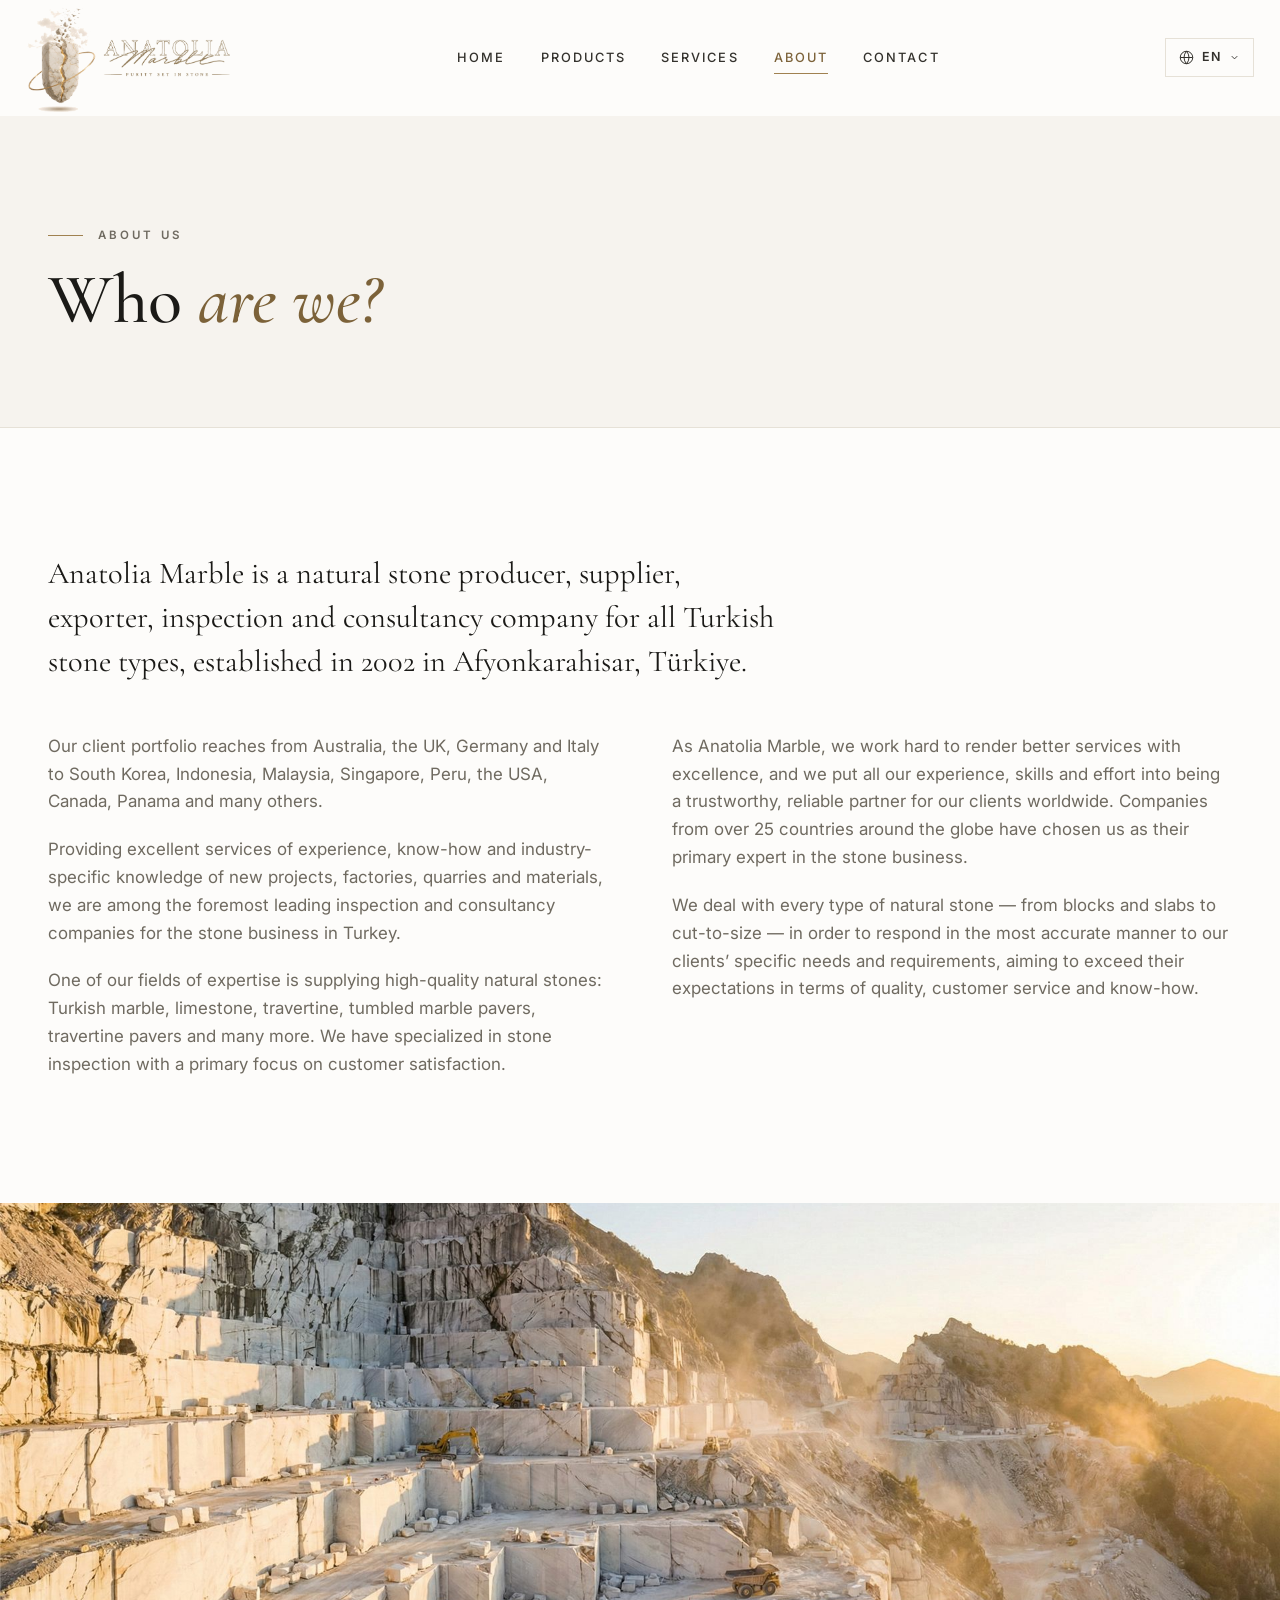
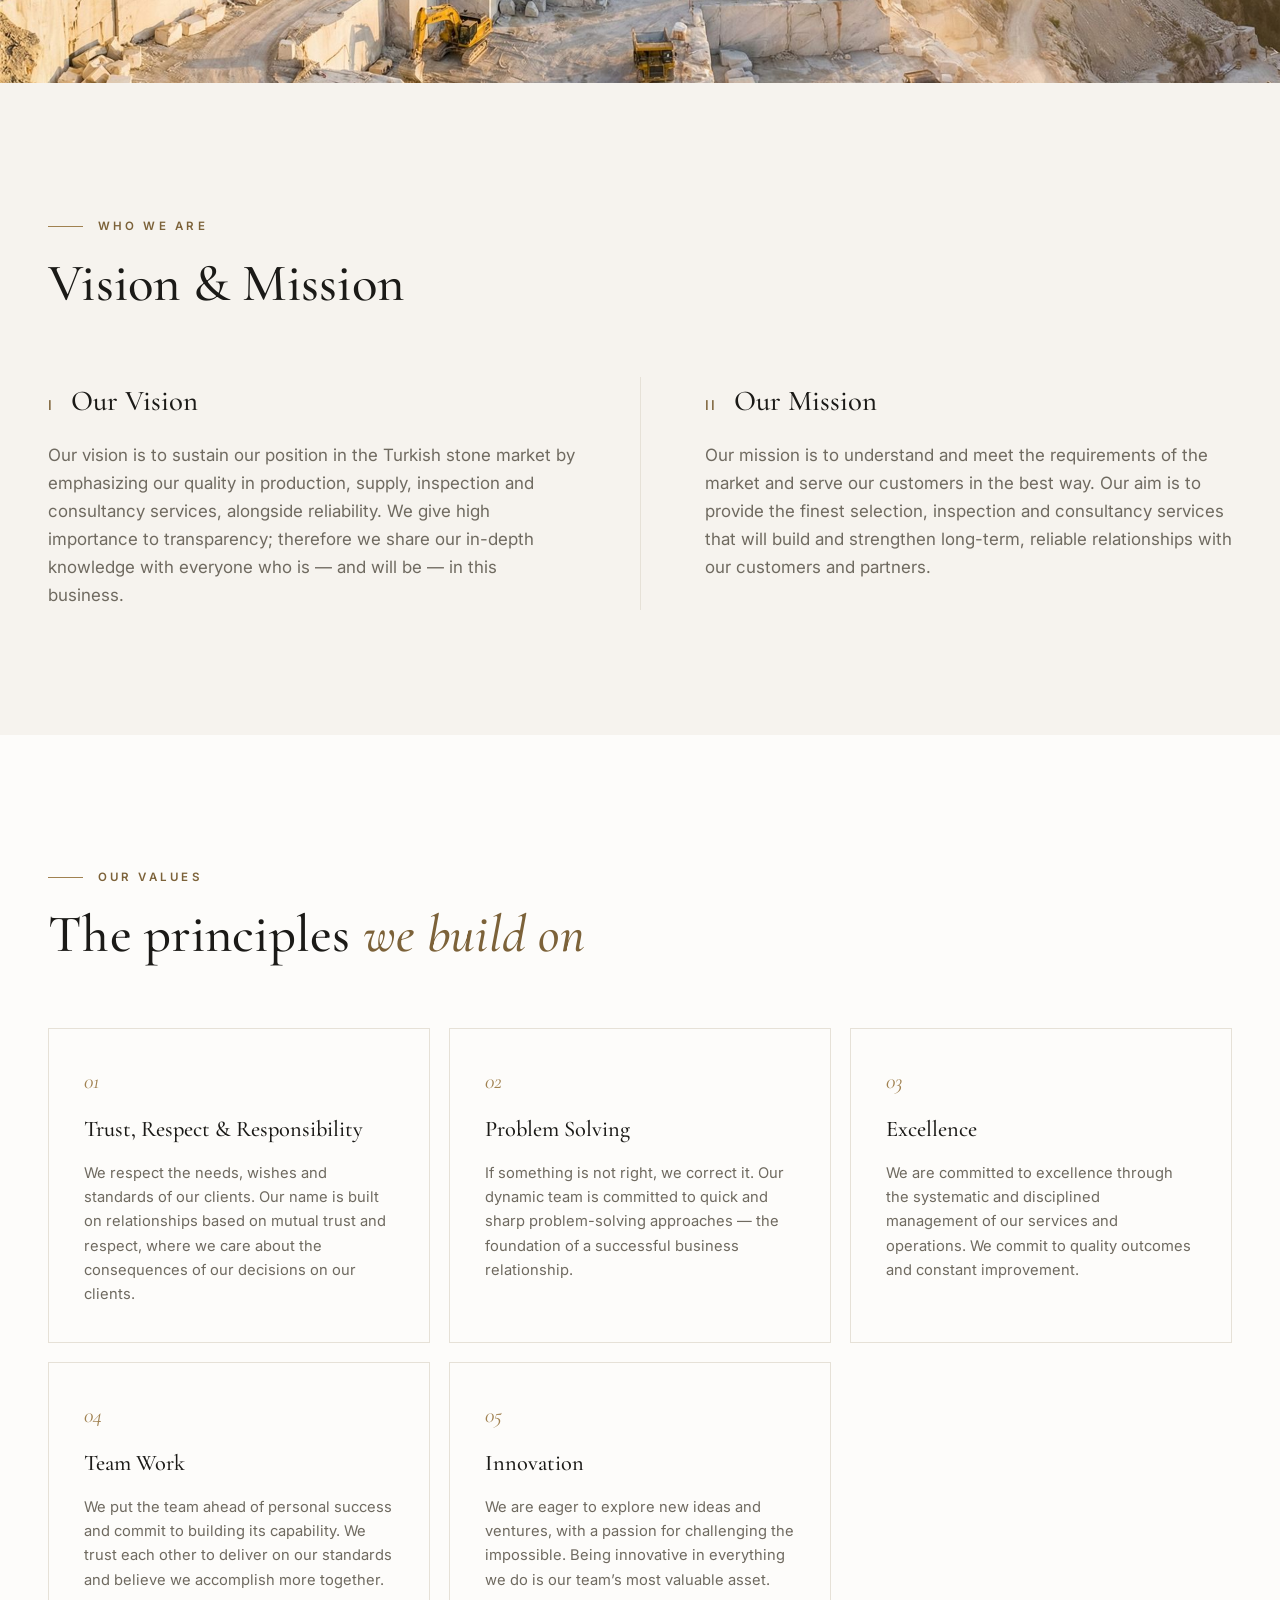
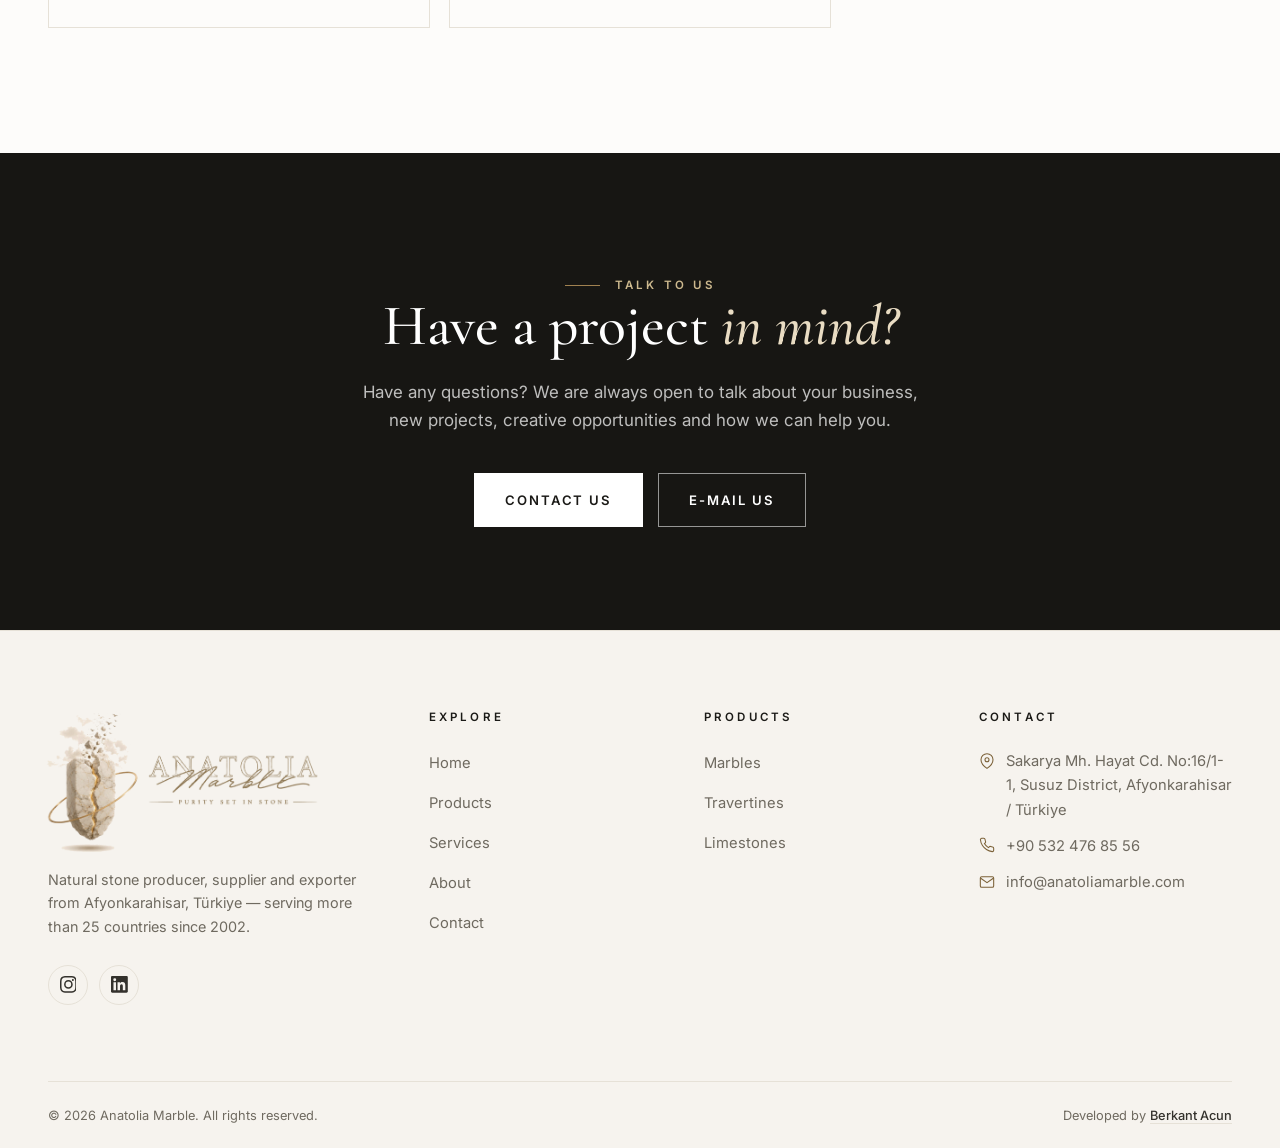
==== commit 20bbd728: "feat: major revision - new sliders, 3 product families with focus mode, bigger logo, factory address" ====
--- a/about.html
+++ b/about.html
@@ -36,9 +36,9 @@
           </button>
           <div class="lang-menu" role="menu">
             <button type="button" data-lang="en" role="menuitem">English</button>
-            <button type="button" data-lang="tr" role="menuitem">Türkçe</button>
             <button type="button" data-lang="es" role="menuitem">Español</button>
             <button type="button" data-lang="fr" role="menuitem">Français</button>
+            <button type="button" data-lang="ru" role="menuitem">Русский</button>
           </div>
         </div>
         <button class="nav-toggle" aria-label="Menu" aria-expanded="false">
@@ -136,10 +136,7 @@
         <p data-i18n="cta.text">Have any questions? We are always open to talk about your business, new projects, creative opportunities and how we can help you.</p>
         <div class="cta-actions">
           <a class="btn btn--light" href="contact.html"><span data-i18n="cta.contact">Contact Us</span></a>
-          <a class="btn btn--wa" href="https://wa.me/905324768556" target="_blank" rel="noopener">
-            <svg viewBox="0 0 24 24" fill="currentColor" aria-hidden="true"><path d="M17.472 14.382c-.297-.149-1.758-.867-2.03-.967-.273-.099-.471-.148-.67.15-.197.297-.767.966-.94 1.164-.173.199-.347.223-.644.075-.297-.15-1.255-.463-2.39-1.475-.883-.788-1.48-1.761-1.653-2.059-.173-.297-.018-.458.13-.606.134-.133.297-.347.446-.52.149-.174.198-.298.297-.497.1-.198.05-.371-.025-.52-.075-.149-.669-1.612-.916-2.207-.242-.579-.487-.5-.669-.51-.173-.008-.371-.01-.57-.01-.198 0-.52.074-.792.372-.272.297-1.04 1.016-1.04 2.479 0 1.462 1.065 2.875 1.213 3.074.149.198 2.096 3.2 5.077 4.487.709.306 1.262.489 1.694.625.712.227 1.36.195 1.871.118.571-.085 1.758-.719 2.006-1.413.248-.694.248-1.289.173-1.413-.074-.124-.272-.198-.57-.347m-5.421 7.403h-.004a9.87 9.87 0 01-5.031-1.378l-.361-.214-3.741.982.998-3.648-.235-.374a9.86 9.86 0 01-1.51-5.26c.001-5.45 4.436-9.884 9.888-9.884 2.64 0 5.122 1.03 6.988 2.898a9.825 9.825 0 012.893 6.994c-.003 5.45-4.437 9.884-9.885 9.884m8.413-18.297A11.815 11.815 0 0012.05 0C5.495 0 .16 5.335.157 11.892c0 2.096.547 4.142 1.588 5.945L.057 24l6.305-1.654a11.882 11.882 0 005.683 1.448h.005c6.554 0 11.89-5.335 11.893-11.893a11.821 11.821 0 00-3.48-8.413z"/></svg>
-            <span data-i18n="cta.wa">Chat on WhatsApp</span>
-          </a>
+          <a class="btn btn--ghost-light" href="mailto:info@anatoliamarble.com"><span data-i18n="cta.email">E-mail Us</span></a>
         </div>
       </div>
     </section>
@@ -152,9 +149,6 @@
           <img src="assets/img/logo-horizontal.png" alt="Anatolia Marble — Purity set in stone">
           <p data-i18n="footer.about">Natural stone producer, supplier and exporter from Afyonkarahisar, Türkiye — serving more than 25 countries since 2002.</p>
           <div class="footer-social">
-            <a href="https://wa.me/905324768556" target="_blank" rel="noopener" aria-label="WhatsApp">
-              <svg viewBox="0 0 24 24" fill="currentColor" aria-hidden="true"><path d="M17.472 14.382c-.297-.149-1.758-.867-2.03-.967-.273-.099-.471-.148-.67.15-.197.297-.767.966-.94 1.164-.173.199-.347.223-.644.075-.297-.15-1.255-.463-2.39-1.475-.883-.788-1.48-1.761-1.653-2.059-.173-.297-.018-.458.13-.606.134-.133.297-.347.446-.52.149-.174.198-.298.297-.497.1-.198.05-.371-.025-.52-.075-.149-.669-1.612-.916-2.207-.242-.579-.487-.5-.669-.51-.173-.008-.371-.01-.57-.01-.198 0-.52.074-.792.372-.272.297-1.04 1.016-1.04 2.479 0 1.462 1.065 2.875 1.213 3.074.149.198 2.096 3.2 5.077 4.487.709.306 1.262.489 1.694.625.712.227 1.36.195 1.871.118.571-.085 1.758-.719 2.006-1.413.248-.694.248-1.289.173-1.413-.074-.124-.272-.198-.57-.347m-5.421 7.403h-.004a9.87 9.87 0 01-5.031-1.378l-.361-.214-3.741.982.998-3.648-.235-.374a9.86 9.86 0 01-1.51-5.26c.001-5.45 4.436-9.884 9.888-9.884 2.64 0 5.122 1.03 6.988 2.898a9.825 9.825 0 012.893 6.994c-.003 5.45-4.437 9.884-9.885 9.884m8.413-18.297A11.815 11.815 0 0012.05 0C5.495 0 .16 5.335.157 11.892c0 2.096.547 4.142 1.588 5.945L.057 24l6.305-1.654a11.882 11.882 0 005.683 1.448h.005c6.554 0 11.89-5.335 11.893-11.893a11.821 11.821 0 00-3.48-8.413z"/></svg>
-            </a>
             <a href="#" aria-label="Instagram">
               <svg viewBox="0 0 24 24" fill="currentColor" aria-hidden="true"><path d="M12 2.163c3.204 0 3.584.012 4.85.07 3.252.148 4.771 1.691 4.919 4.919.058 1.265.069 1.645.069 4.849 0 3.205-.012 3.584-.069 4.849-.149 3.225-1.664 4.771-4.919 4.919-1.266.058-1.644.07-4.85.07-3.204 0-3.584-.012-4.849-.07-3.26-.149-4.771-1.699-4.919-4.92-.058-1.265-.07-1.644-.07-4.849 0-3.204.013-3.583.07-4.849.149-3.227 1.664-4.771 4.919-4.919 1.266-.057 1.645-.069 4.849-.069zm0-2.163c-3.259 0-3.667.014-4.947.072-4.358.2-6.78 2.618-6.98 6.98-.059 1.281-.073 1.689-.073 4.948 0 3.259.014 3.668.072 4.948.2 4.358 2.618 6.78 6.98 6.98 1.281.058 1.689.072 4.948.072 3.259 0 3.668-.014 4.948-.072 4.354-.2 6.782-2.618 6.979-6.98.059-1.28.073-1.689.073-4.948 0-3.259-.014-3.667-.072-4.947-.196-4.354-2.617-6.78-6.979-6.98-1.281-.059-1.69-.073-4.949-.073zm0 5.838a6.162 6.162 0 100 12.324 6.162 6.162 0 000-12.324zm0 10.162a4 4 0 110-8 4 4 0 010 8zm6.406-11.845a1.44 1.44 0 100 2.881 1.44 1.44 0 000-2.881z"/></svg>
             </a>
@@ -181,8 +175,6 @@
             <li><a href="products.html?cat=marble" data-i18n="cat.marble">Marbles</a></li>
             <li><a href="products.html?cat=travertine" data-i18n="cat.travertine">Travertines</a></li>
             <li><a href="products.html?cat=limestone" data-i18n="cat.limestone">Limestones</a></li>
-            <li><a href="products.html?cat=onyx" data-i18n="cat.onyx">Onyx</a></li>
-            <li><a href="products.html?cat=andesite" data-i18n="cat.andesite">Andesite</a></li>
           </ul>
         </div>
 
@@ -212,34 +204,8 @@
     </div>
   </footer>
 
-  <div class="wa-widget">
-    <div class="wa-panel" role="dialog" aria-label="WhatsApp chat">
-      <div class="wa-panel-head">
-        <span class="wa-avatar"><img src="assets/img/favicon.png" alt=""></span>
-        <div>
-          <strong>Anatolia Marble</strong>
-          <span data-i18n="wa.status">Typically replies within the hour</span>
-        </div>
-      </div>
-      <div class="wa-panel-body">
-        <div class="wa-bubble" data-i18n="wa.greeting">Hello 👋 How can we help you with your project?</div>
-      </div>
-      <div class="wa-panel-foot">
-        <textarea rows="3" aria-label="Message"></textarea>
-        <button type="button" class="wa-send">
-          <svg viewBox="0 0 24 24" fill="none" stroke="currentColor" stroke-width="1.8" aria-hidden="true"><path d="M22 2 11 13"/><path d="M22 2l-7 20-4-9-9-4 20-7z"/></svg>
-          <span data-i18n="wa.send">Start Chat</span>
-        </button>
-      </div>
-    </div>
-    <button type="button" class="wa-fab" aria-expanded="false" aria-label="Chat with us on WhatsApp" data-i18n-aria-label="wa.aria">
-      <svg class="wa-chat-icon" viewBox="0 0 24 24" fill="currentColor" aria-hidden="true"><path d="M17.472 14.382c-.297-.149-1.758-.867-2.03-.967-.273-.099-.471-.148-.67.15-.197.297-.767.966-.94 1.164-.173.199-.347.223-.644.075-.297-.15-1.255-.463-2.39-1.475-.883-.788-1.48-1.761-1.653-2.059-.173-.297-.018-.458.13-.606.134-.133.297-.347.446-.52.149-.174.198-.298.297-.497.1-.198.05-.371-.025-.52-.075-.149-.669-1.612-.916-2.207-.242-.579-.487-.5-.669-.51-.173-.008-.371-.01-.57-.01-.198 0-.52.074-.792.372-.272.297-1.04 1.016-1.04 2.479 0 1.462 1.065 2.875 1.213 3.074.149.198 2.096 3.2 5.077 4.487.709.306 1.262.489 1.694.625.712.227 1.36.195 1.871.118.571-.085 1.758-.719 2.006-1.413.248-.694.248-1.289.173-1.413-.074-.124-.272-.198-.57-.347m-5.421 7.403h-.004a9.87 9.87 0 01-5.031-1.378l-.361-.214-3.741.982.998-3.648-.235-.374a9.86 9.86 0 01-1.51-5.26c.001-5.45 4.436-9.884 9.888-9.884 2.64 0 5.122 1.03 6.988 2.898a9.825 9.825 0 012.893 6.994c-.003 5.45-4.437 9.884-9.885 9.884m8.413-18.297A11.815 11.815 0 0012.05 0C5.495 0 .16 5.335.157 11.892c0 2.096.547 4.142 1.588 5.945L.057 24l6.305-1.654a11.882 11.882 0 005.683 1.448h.005c6.554 0 11.89-5.335 11.893-11.893a11.821 11.821 0 00-3.48-8.413z"/></svg>
-      <svg class="wa-close-icon" viewBox="0 0 24 24" fill="none" stroke="currentColor" stroke-width="2" aria-hidden="true"><line x1="18" y1="6" x2="6" y2="18"/><line x1="6" y1="6" x2="18" y2="18"/></svg>
-    </button>
-  </div>
-
   <script src="assets/js/lang-en.js"></script>
-  <script src="assets/js/lang-tr.js"></script>
+  <script src="assets/js/lang-ru.js"></script>
   <script src="assets/js/lang-es.js"></script>
   <script src="assets/js/lang-fr.js"></script>
   <script src="assets/js/i18n.js"></script>
--- a/assets/css/base.css
+++ b/assets/css/base.css
@@ -1,6 +1,6 @@
 /* ==========================================================================
    Anatolia Marble — base.css
-   Design tokens, reset, typography, header, footer, WhatsApp widget
+   Design tokens, reset, typography, header, footer
    ========================================================================== */
 
 :root {
@@ -15,8 +15,6 @@
   --accent: #a08150;
   --accent-ink: #7c6239;
   --accent-soft: #f0e8da;
-  --wa: #25d366;
-  --wa-dark: #128c7e;
 
   /* Type */
   --serif: "Cormorant Garamond", "Times New Roman", Georgia, serif;
@@ -38,7 +36,7 @@
   --dur-slow: 700ms;
 
   --radius: 2px;
-  --header-h: 6.5rem;
+  --header-h: 7.25rem;
 }
 
 /* ---------- Reset ---------- */
@@ -269,10 +267,10 @@
 
 .brand { display: inline-flex; align-items: center; flex-shrink: 0; }
 
-.brand img { height: 6rem; width: auto; }
+.brand img { height: 6.75rem; width: auto; }
 
 @media (max-width: 560px) {
-  .brand img { height: 4.6rem; }
+  .brand img { height: 5rem; }
 }
 
 .main-nav { display: flex; align-items: center; gap: 2.2rem; }
@@ -444,7 +442,7 @@
   padding-block: clamp(3rem, 6vw, 5rem);
 }
 
-.footer-brand img { height: 6rem; width: auto; margin-left: -0.2rem; }
+.footer-brand img { height: 9rem; width: auto; margin-left: -0.2rem; }
 
 .footer-brand p {
   margin-top: 1rem;
@@ -545,167 +543,6 @@
   .footer-bottom { flex-direction: column; text-align: center; }
 }
 
-/* ---------- WhatsApp widget ---------- */
-
-.wa-widget {
-  position: fixed;
-  right: clamp(1rem, 3vw, 1.6rem);
-  bottom: clamp(1rem, 3vw, 1.6rem);
-  z-index: 110;
-  display: flex;
-  flex-direction: column;
-  align-items: flex-end;
-  gap: 0.9rem;
-}
-
-.wa-fab {
-  position: relative;
-  width: 3.6rem;
-  height: 3.6rem;
-  border-radius: 50%;
-  background: var(--wa);
-  color: #fff;
-  display: inline-flex;
-  align-items: center;
-  justify-content: center;
-  box-shadow: 0 10px 28px rgba(18, 140, 126, 0.35);
-  transition: transform var(--dur) var(--ease-out), box-shadow var(--dur) var(--ease-out);
-}
-
-.wa-fab:hover { transform: scale(1.06); box-shadow: 0 14px 34px rgba(18, 140, 126, 0.45); }
-
-.wa-fab svg { width: 1.9rem; height: 1.9rem; }
-
-.wa-fab::before {
-  content: "";
-  position: absolute;
-  inset: 0;
-  border-radius: 50%;
-  border: 2px solid var(--wa);
-  animation: wa-pulse 2.6s var(--ease-out) infinite;
-}
-
-@keyframes wa-pulse {
-  0%   { transform: scale(1); opacity: 0.7; }
-  70%  { transform: scale(1.55); opacity: 0; }
-  100% { transform: scale(1.55); opacity: 0; }
-}
-
-.wa-fab .wa-close-icon { display: none; }
-.wa-widget.is-open .wa-fab .wa-chat-icon { display: none; }
-.wa-widget.is-open .wa-fab .wa-close-icon { display: block; width: 1.3rem; height: 1.3rem; }
-.wa-widget.is-open .wa-fab::before { animation: none; opacity: 0; }
-
-.wa-panel {
-  width: min(21rem, calc(100vw - 2.5rem));
-  background: #fff;
-  border-radius: 14px;
-  overflow: hidden;
-  box-shadow: 0 24px 60px rgba(27, 26, 23, 0.22);
-  opacity: 0;
-  visibility: hidden;
-  transform: translateY(14px) scale(0.97);
-  transform-origin: bottom right;
-  transition: opacity var(--dur) var(--ease-out), transform var(--dur) var(--ease-out), visibility var(--dur);
-}
-
-.wa-widget.is-open .wa-panel { opacity: 1; visibility: visible; transform: none; }
-
-.wa-panel-head {
-  display: flex;
-  align-items: center;
-  gap: 0.85rem;
-  padding: 1rem 1.1rem;
-  background: var(--wa-dark);
-  color: #fff;
-}
-
-.wa-avatar {
-  width: 2.7rem;
-  height: 2.7rem;
-  border-radius: 50%;
-  background: #fff;
-  display: flex;
-  align-items: center;
-  justify-content: center;
-  overflow: hidden;
-  flex-shrink: 0;
-}
-
-.wa-avatar img { width: 85%; height: auto; }
-
-.wa-panel-head strong {
-  display: block;
-  font-size: 0.95rem;
-  letter-spacing: 0.02em;
-}
-
-.wa-panel-head span {
-  display: block;
-  font-size: 0.74rem;
-  opacity: 0.85;
-  margin-top: 0.15rem;
-}
-
-.wa-panel-body {
-  padding: 1.1rem;
-  background: #ece5dd;
-}
-
-.wa-bubble {
-  position: relative;
-  max-width: 88%;
-  background: #fff;
-  border-radius: 0 10px 10px 10px;
-  padding: 0.7rem 0.9rem;
-  font-size: 0.86rem;
-  color: var(--ink-soft);
-  box-shadow: 0 1px 2px rgba(0, 0, 0, 0.08);
-}
-
-.wa-panel-foot {
-  display: flex;
-  flex-direction: column;
-  gap: 0.7rem;
-  padding: 1rem 1.1rem 1.15rem;
-  background: #fff;
-}
-
-.wa-panel-foot textarea {
-  width: 100%;
-  min-height: 4.6rem;
-  resize: vertical;
-  border: 1px solid var(--line);
-  border-radius: 8px;
-  padding: 0.7rem 0.85rem;
-  font: inherit;
-  font-size: 0.88rem;
-  color: var(--ink);
-  background: var(--bg);
-}
-
-.wa-panel-foot textarea:focus { outline: 1.5px solid var(--wa-dark); border-color: transparent; }
-
-.wa-send {
-  display: inline-flex;
-  align-items: center;
-  justify-content: center;
-  gap: 0.55rem;
-  width: 100%;
-  padding: 0.8rem 1rem;
-  border-radius: 8px;
-  background: var(--wa);
-  color: #fff;
-  font-size: 0.85rem;
-  font-weight: 600;
-  letter-spacing: 0.06em;
-  transition: background var(--dur) var(--ease-out);
-}
-
-.wa-send:hover { background: var(--wa-dark); }
-
-.wa-send svg { width: 1.1rem; height: 1.1rem; }
-
 /* ---------- Reduced motion ---------- */
 
 @media (prefers-reduced-motion: reduce) {
--- a/assets/css/components.css
+++ b/assets/css/components.css
@@ -112,6 +112,25 @@
   margin-top: 2.2rem;
 }
 
+/* Slogan slide — only the slogan, dead centre like a statement */
+
+.hero-slide--center .hero-content {
+  justify-content: center;
+  align-items: center;
+  text-align: center;
+  padding-bottom: 0;
+}
+
+.hero-slide--center::after {
+  background: linear-gradient(rgba(15, 14, 12, 0.42), rgba(15, 14, 12, 0.42));
+}
+
+.hero-title--slogan {
+  font-size: clamp(3.4rem, 2rem + 9vw, 8.5rem);
+  max-width: none;
+  text-shadow: 0 2px 34px rgba(0, 0, 0, 0.35);
+}
+
 /* Staggered slide-content entrance */
 
 .hero-slide .hero-kicker,
@@ -266,8 +285,8 @@
 .cat-grid {
   display: grid;
   grid-template-columns: repeat(3, 1fr);
-  grid-auto-rows: 15rem;
-  gap: 1rem;
+  grid-auto-rows: clamp(16rem, 30vw, 24rem);
+  gap: 1.1rem;
 }
 
 .cat-card {
@@ -276,8 +295,6 @@
   overflow: hidden;
   background: var(--surface-deep);
 }
-
-.cat-card--tall { grid-row: span 2; }
 
 .cat-card img {
   position: absolute;
@@ -341,12 +358,7 @@
 .cat-card-arrow svg { width: 1rem; height: 1rem; }
 
 @media (max-width: 780px) {
-  .cat-grid { grid-template-columns: 1fr 1fr; grid-auto-rows: 12rem; }
-}
-
-@media (max-width: 520px) {
-  .cat-grid { grid-template-columns: 1fr; grid-auto-rows: 13rem; }
-  .cat-card--tall { grid-row: span 1; }
+  .cat-grid { grid-template-columns: 1fr; grid-auto-rows: 14rem; }
 }
 
 /* ---------- Vision & Mission ---------- */
@@ -466,15 +478,87 @@
   margin-top: 2.4rem;
 }
 
-.btn--wa {
-  background: transparent;
-  border-color: rgba(37, 211, 102, 0.6);
-  color: #fff;
-}
-
-.btn--wa:hover { background: var(--wa); border-color: var(--wa); color: #fff; }
-
-.btn--wa svg { width: 1.1rem; height: 1.1rem; }
+/* ---------- Product focus mode ---------- */
+
+.focus-overlay {
+  position: fixed;
+  inset: 0;
+  z-index: 200;
+  display: grid;
+  place-items: center;
+  padding: 1.5rem;
+  background: rgba(15, 14, 12, 0.45);
+  backdrop-filter: blur(5px);
+  -webkit-backdrop-filter: blur(5px);
+  opacity: 0;
+  visibility: hidden;
+  transition: opacity 280ms var(--ease-out), visibility 280ms;
+}
+
+.focus-overlay.is-open { opacity: 1; visibility: visible; }
+
+.focus-card {
+  position: relative;
+  width: min(40rem, 100%);
+  max-height: calc(100vh - 3rem);
+  overflow-y: auto;
+  background: var(--bg);
+  box-shadow: 0 40px 90px rgba(0, 0, 0, 0.35);
+  transform: scale(0.94) translateY(12px);
+  transition: transform 320ms var(--ease-out);
+}
+
+.focus-overlay.is-open .focus-card { transform: none; }
+
+.focus-media { aspect-ratio: 16 / 10; overflow: hidden; }
+
+.focus-media img { width: 100%; height: 100%; object-fit: cover; }
+
+.focus-info { padding: 1.6rem 1.8rem 1.9rem; }
+
+.focus-chip {
+  position: static;
+  display: inline-block;
+  background: var(--accent-soft);
+  color: var(--accent-ink);
+  backdrop-filter: none;
+}
+
+.focus-name {
+  font-family: var(--serif);
+  font-size: 1.9rem;
+  font-weight: 500;
+  margin-top: 0.7rem;
+}
+
+.focus-desc { margin-top: 0.7rem; color: var(--muted); }
+
+.focus-note {
+  margin-top: 1rem;
+  padding-top: 1rem;
+  border-top: 1px solid var(--line);
+  font-size: 0.82rem;
+  color: var(--accent-ink);
+}
+
+.focus-close {
+  position: absolute;
+  top: 0.8rem;
+  right: 0.8rem;
+  z-index: 1;
+  width: 2.4rem;
+  height: 2.4rem;
+  border-radius: 50%;
+  background: rgba(253, 252, 250, 0.92);
+  color: var(--ink);
+  display: inline-flex;
+  align-items: center;
+  justify-content: center;
+}
+
+.focus-close:hover { background: #fff; }
+
+.focus-close svg { width: 1.05rem; height: 1.05rem; }
 
 /* ---------- Page hero (inner pages) ---------- */
 
@@ -884,13 +968,6 @@
   margin-top: 0.4rem;
 }
 
-.form-actions .btn--wa-solid {
-  background: var(--wa);
-  border-color: var(--wa);
-}
-
-.form-actions .btn--wa-solid:hover { background: var(--wa-dark); border-color: var(--wa-dark); }
-
 .form-alt {
   font-size: 0.88rem;
   color: var(--muted);
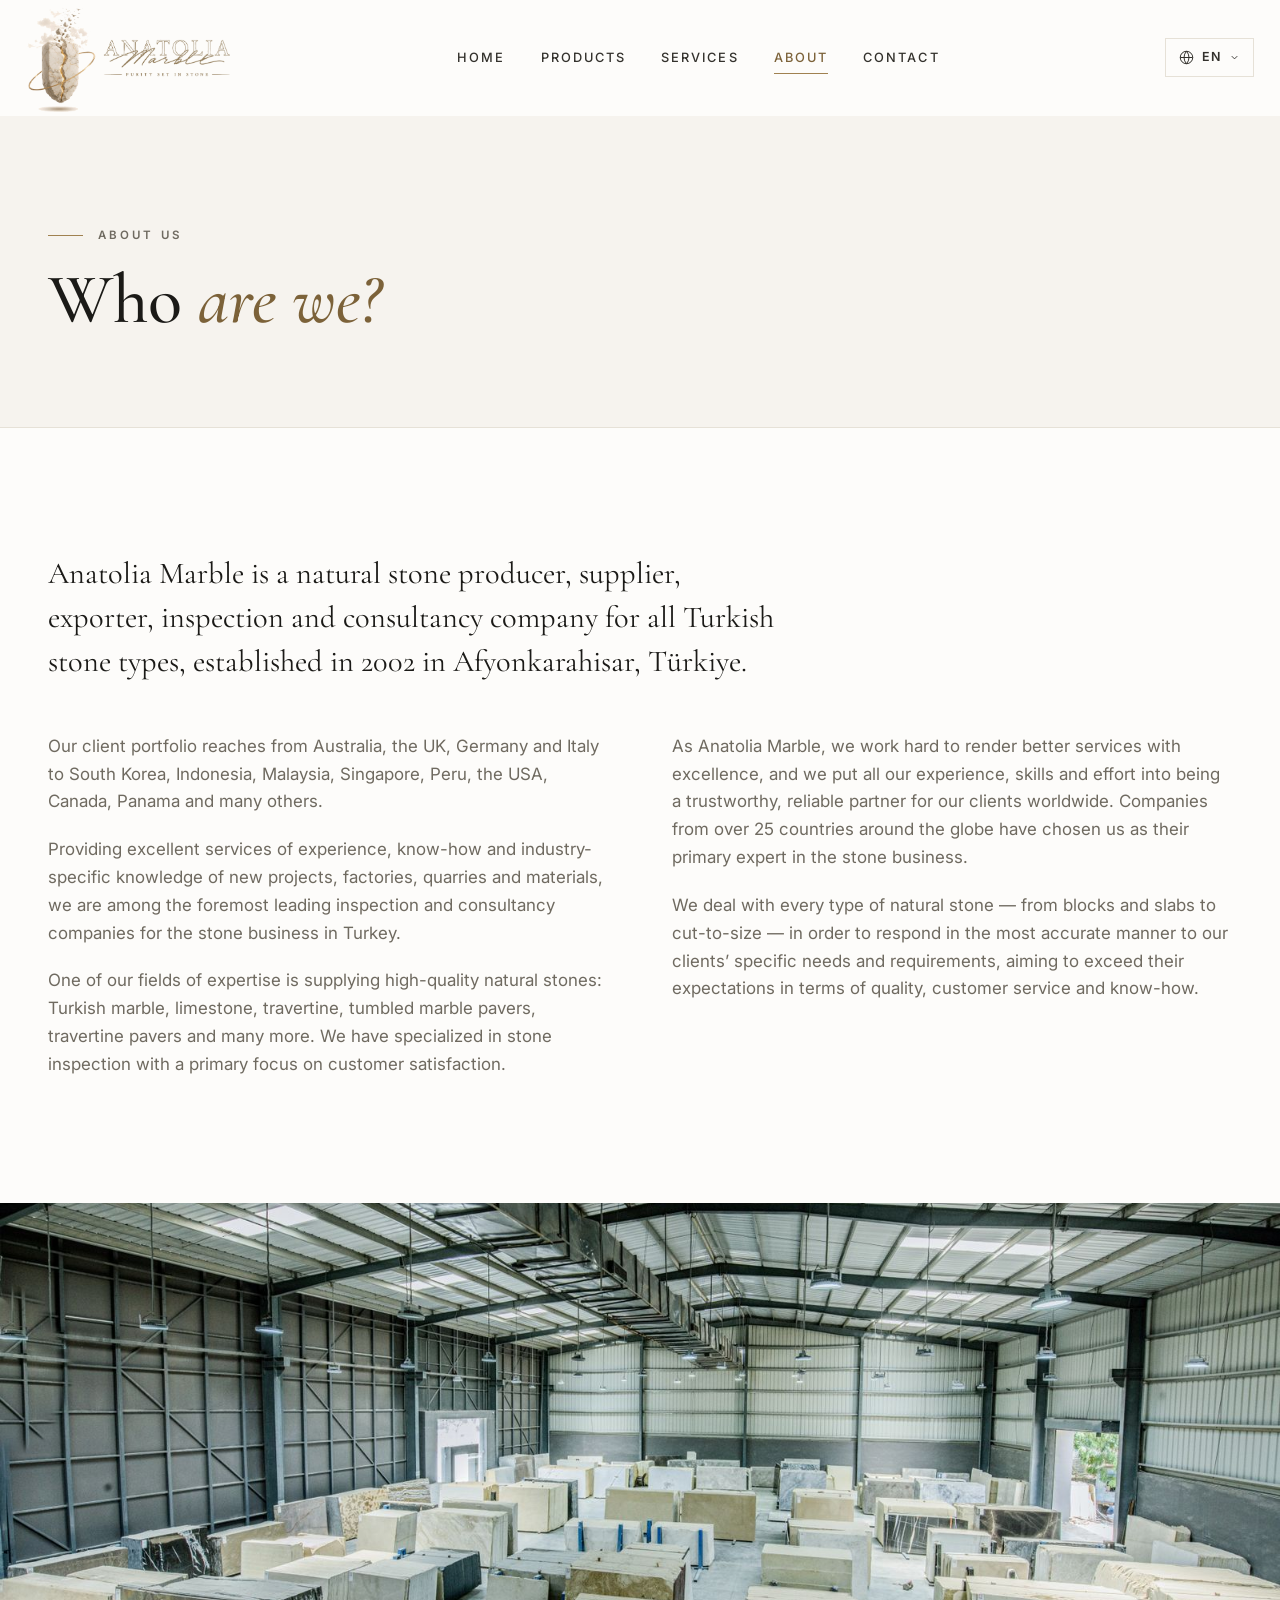
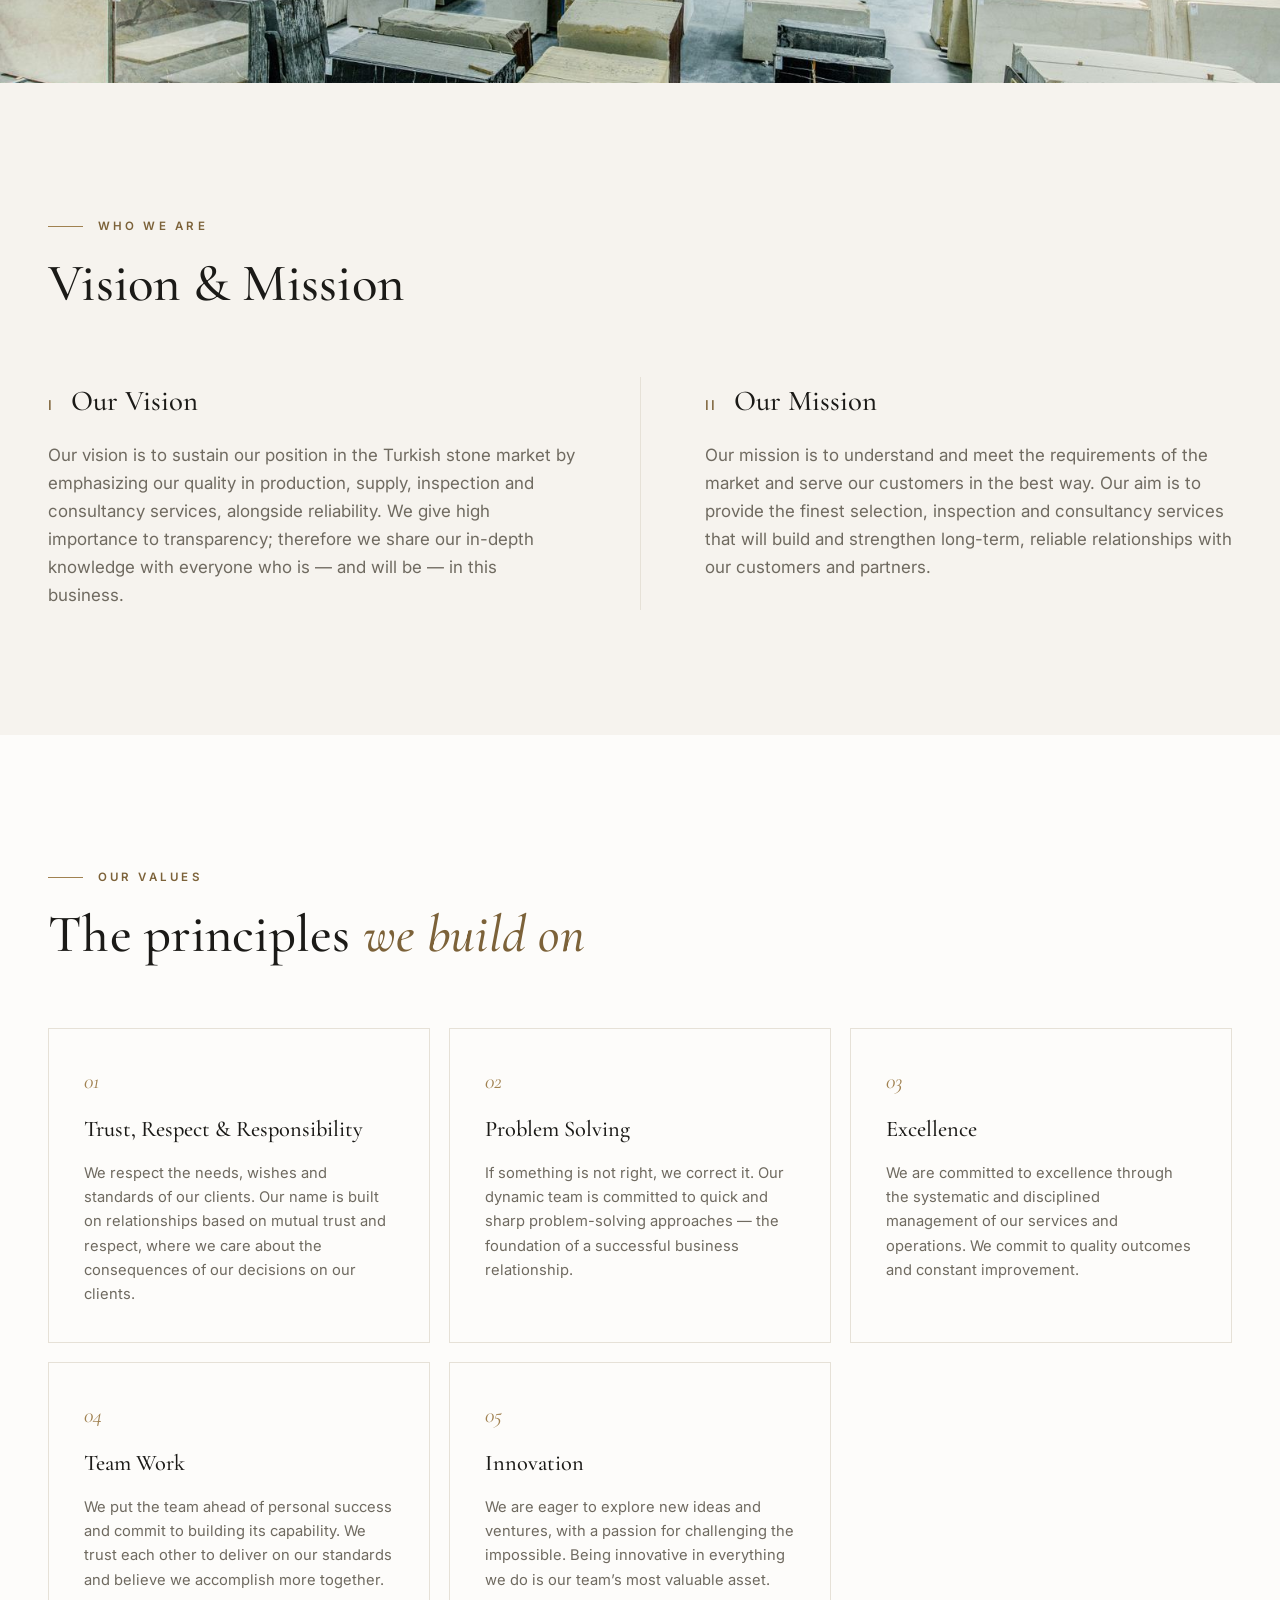
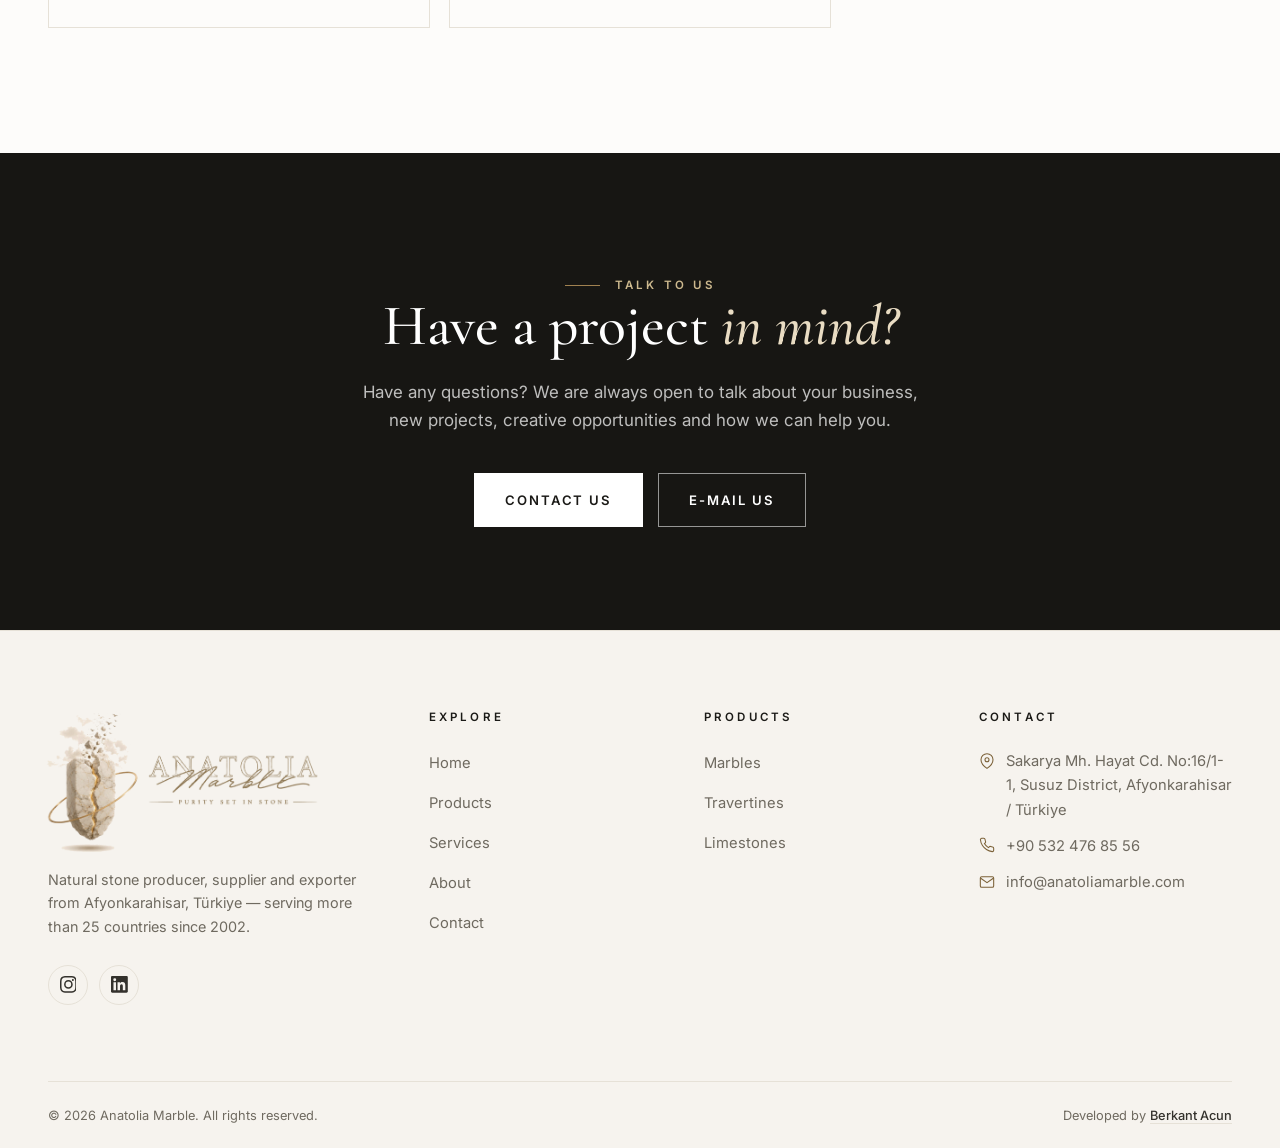
==== commit 1599a1f6: "fix: HD hero images, subtle card hover with dialog on click instead of hover overlay" ====
--- a/about.html
+++ b/about.html
@@ -70,7 +70,7 @@
     </section>
 
     <figure class="about-banner reveal">
-      <img src="assets/img/hero-quarry.jpg" alt="Marble quarry in the mountains of Anatolia" loading="lazy">
+      <img src="assets/img/services-blocks.jpg" alt="Marble blocks and slabs at the Anatolia Marble factory" loading="lazy">
     </figure>
 
     <section class="section section--surface">
--- a/assets/css/components.css
+++ b/assets/css/components.css
@@ -122,7 +122,7 @@
 }
 
 .hero-slide--center::after {
-  background: linear-gradient(rgba(15, 14, 12, 0.42), rgba(15, 14, 12, 0.42));
+  background: linear-gradient(rgba(15, 14, 12, 0.48), rgba(15, 14, 12, 0.48));
 }
 
 .hero-title--slogan {
@@ -478,7 +478,47 @@
   margin-top: 2.4rem;
 }
 
-/* ---------- Product focus mode ---------- */
+/* ---------- Product hover detail ----------
+   Kart hover'da hafifce buyur; uzun aciklama gorselin altindan kayarak
+   kartin icinde gorunur. Tam ekran overlay yok. */
+
+.product-card {
+  position: relative;
+  cursor: pointer;
+}
+
+.product-card:hover {
+  z-index: 5;
+  transform: translateY(-6px) scale(1.03);
+}
+
+.product-card:hover .product-media {
+  box-shadow: 0 24px 50px rgba(27, 26, 23, 0.16);
+}
+
+.product-hover {
+  position: absolute;
+  inset-inline: 0;
+  bottom: 0;
+  padding: 1rem 1.1rem 1.1rem;
+  background: rgba(253, 252, 250, 0.95);
+  backdrop-filter: blur(4px);
+  -webkit-backdrop-filter: blur(4px);
+  border-top: 2px solid var(--accent);
+  font-size: 0.84rem;
+  line-height: 1.55;
+  color: var(--ink-soft);
+  transform: translateY(103%);
+  transition: transform 380ms var(--ease-out);
+}
+
+.product-card:hover .product-hover { transform: none; }
+
+@media (hover: none) {
+  .product-hover { display: none; }
+}
+
+/* ---------- Product dialog (karta tiklaninca) ---------- */
 
 .focus-overlay {
   position: fixed;
@@ -487,34 +527,34 @@
   display: grid;
   place-items: center;
   padding: 1.5rem;
-  background: rgba(15, 14, 12, 0.45);
-  backdrop-filter: blur(5px);
-  -webkit-backdrop-filter: blur(5px);
+  background: rgba(15, 14, 12, 0.55);
+  backdrop-filter: blur(6px);
+  -webkit-backdrop-filter: blur(6px);
   opacity: 0;
   visibility: hidden;
-  transition: opacity 280ms var(--ease-out), visibility 280ms;
+  transition: opacity 300ms var(--ease-out), visibility 300ms;
 }
 
 .focus-overlay.is-open { opacity: 1; visibility: visible; }
 
 .focus-card {
   position: relative;
-  width: min(40rem, 100%);
+  width: min(46rem, 100%);
   max-height: calc(100vh - 3rem);
   overflow-y: auto;
   background: var(--bg);
-  box-shadow: 0 40px 90px rgba(0, 0, 0, 0.35);
-  transform: scale(0.94) translateY(12px);
-  transition: transform 320ms var(--ease-out);
+  box-shadow: 0 40px 90px rgba(0, 0, 0, 0.4);
+  transform: scale(0.93) translateY(14px);
+  transition: transform 340ms var(--ease-out);
 }
 
 .focus-overlay.is-open .focus-card { transform: none; }
 
-.focus-media { aspect-ratio: 16 / 10; overflow: hidden; }
+.focus-media { aspect-ratio: 16 / 9; overflow: hidden; }
 
 .focus-media img { width: 100%; height: 100%; object-fit: cover; }
 
-.focus-info { padding: 1.6rem 1.8rem 1.9rem; }
+.focus-info { padding: 1.7rem 2rem 2rem; }
 
 .focus-chip {
   position: static;
@@ -526,16 +566,16 @@
 
 .focus-name {
   font-family: var(--serif);
-  font-size: 1.9rem;
+  font-size: clamp(1.7rem, 1.4rem + 1.2vw, 2.3rem);
   font-weight: 500;
   margin-top: 0.7rem;
 }
 
-.focus-desc { margin-top: 0.7rem; color: var(--muted); }
+.focus-desc { margin-top: 0.8rem; color: var(--muted); }
 
 .focus-note {
-  margin-top: 1rem;
-  padding-top: 1rem;
+  margin-top: 1.2rem;
+  padding-top: 1.1rem;
   border-top: 1px solid var(--line);
   font-size: 0.82rem;
   color: var(--accent-ink);
@@ -543,22 +583,23 @@
 
 .focus-close {
   position: absolute;
-  top: 0.8rem;
-  right: 0.8rem;
+  top: 0.9rem;
+  right: 0.9rem;
   z-index: 1;
-  width: 2.4rem;
-  height: 2.4rem;
+  width: 2.5rem;
+  height: 2.5rem;
   border-radius: 50%;
-  background: rgba(253, 252, 250, 0.92);
+  background: rgba(253, 252, 250, 0.94);
   color: var(--ink);
   display: inline-flex;
   align-items: center;
   justify-content: center;
+  transition: background var(--dur) var(--ease-out);
 }
 
 .focus-close:hover { background: #fff; }
 
-.focus-close svg { width: 1.05rem; height: 1.05rem; }
+.focus-close svg { width: 1.1rem; height: 1.1rem; }
 
 /* ---------- Page hero (inner pages) ---------- */
 
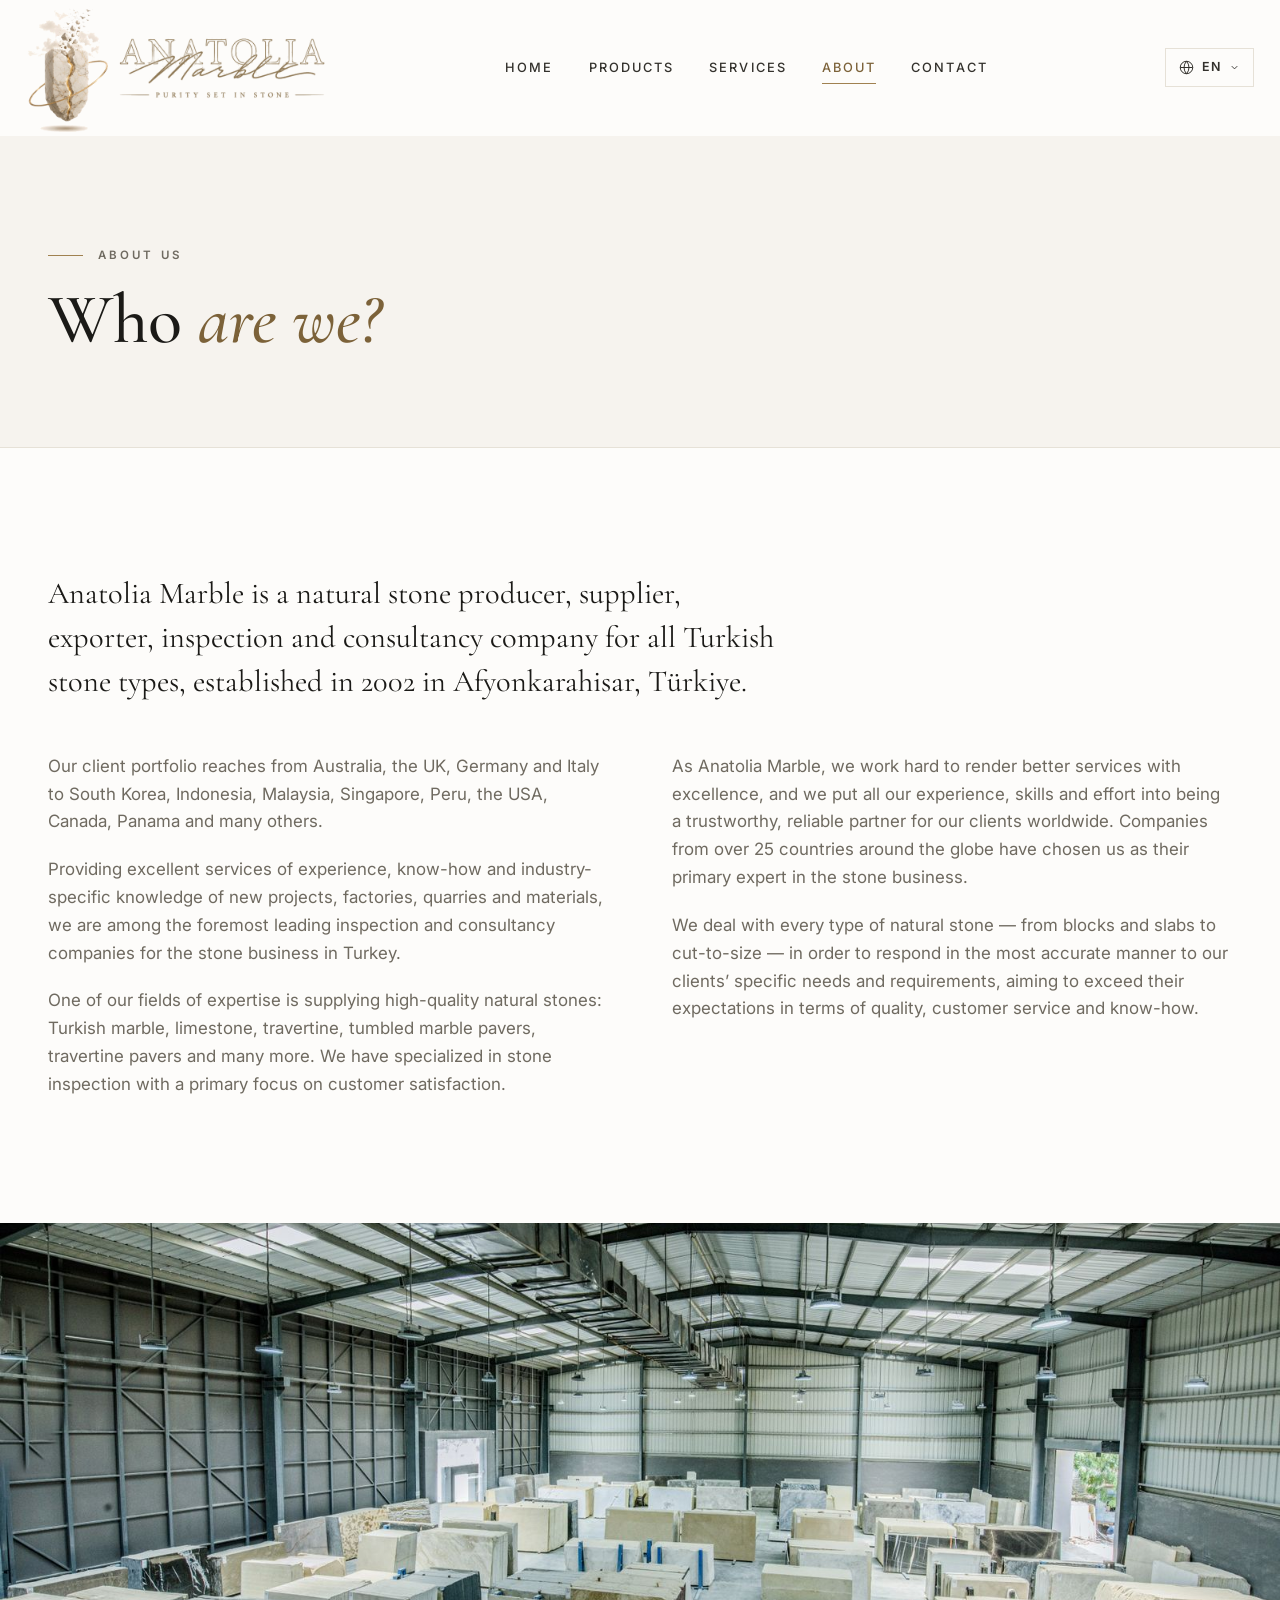
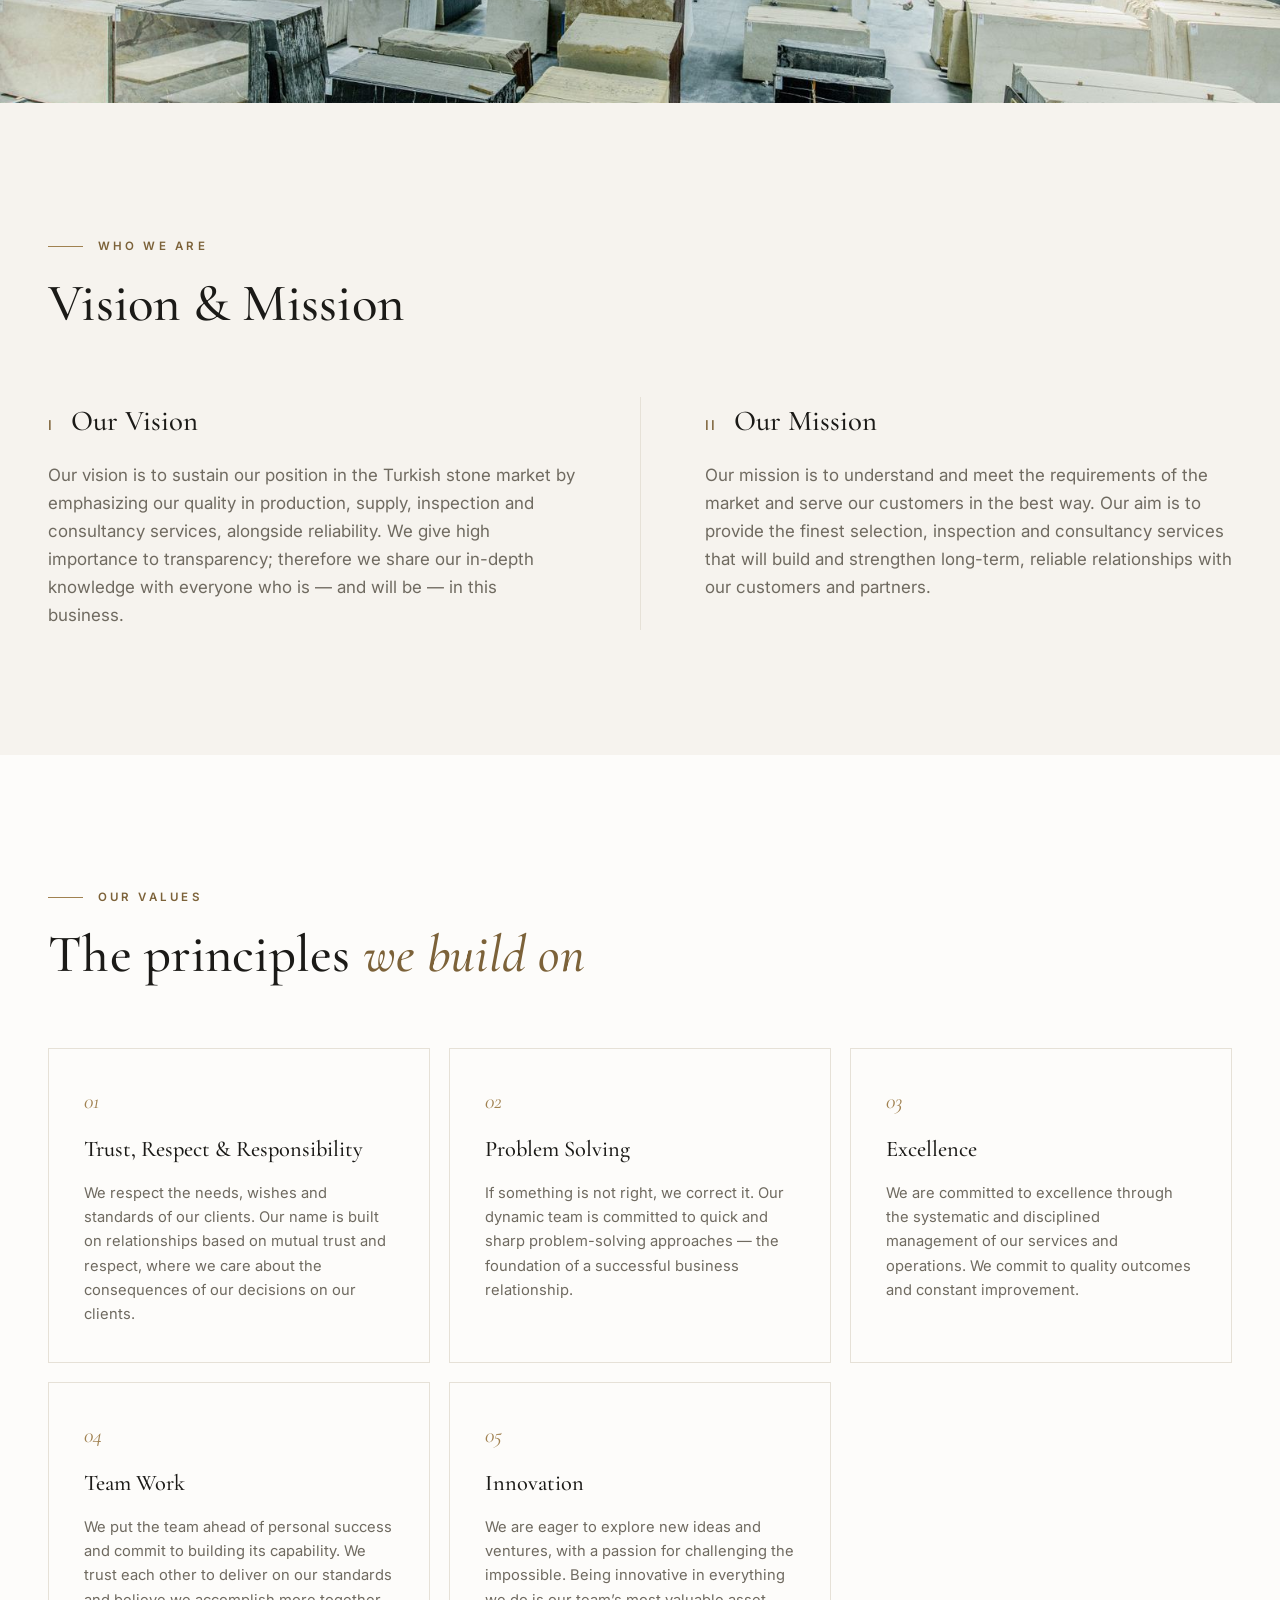
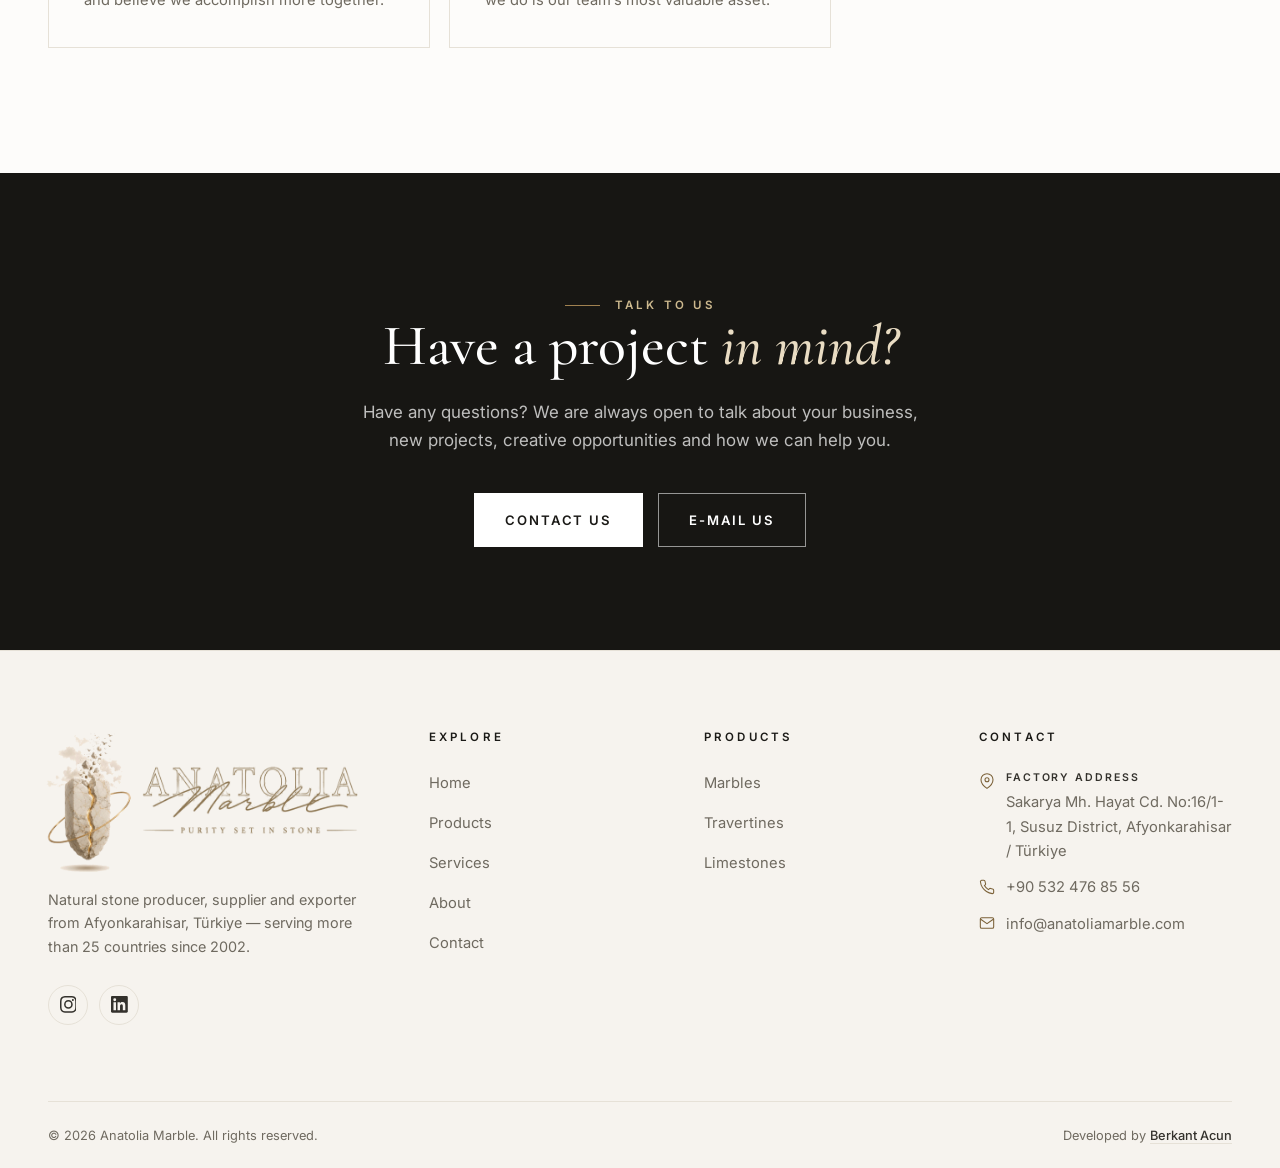
==== commit 6a383cff: "feat: gray root fix, remove snow white, hide card thumbnails, center filter buttons, factory address" ====
--- a/about.html
+++ b/about.html
@@ -183,7 +183,7 @@
           <ul class="footer-contact">
             <li>
               <svg viewBox="0 0 24 24" fill="none" stroke="currentColor" stroke-width="1.6" aria-hidden="true"><path d="M21 10c0 7-9 13-9 13s-9-6-9-13a9 9 0 0 1 18 0z"/><circle cx="12" cy="10" r="3"/></svg>
-              <address data-i18n="footer.addr">Afyonkarahisar, Türkiye</address>
+              <span class="footer-addr-wrap"><span class="footer-addr-label" data-i18n="contact.address">Factory Address</span><address data-i18n="footer.addr">Afyonkarahisar, Türkiye</address></span>
             </li>
             <li>
               <svg viewBox="0 0 24 24" fill="none" stroke="currentColor" stroke-width="1.6" aria-hidden="true"><path d="M22 16.92v3a2 2 0 0 1-2.18 2 19.79 19.79 0 0 1-8.63-3.07 19.5 19.5 0 0 1-6-6 19.79 19.79 0 0 1-3.07-8.67A2 2 0 0 1 4.11 2h3a2 2 0 0 1 2 1.72 12.84 12.84 0 0 0 .7 2.81 2 2 0 0 1-.45 2.11L8.09 9.91a16 16 0 0 0 6 6l1.27-1.27a2 2 0 0 1 2.11-.45 12.84 12.84 0 0 0 2.81.7A2 2 0 0 1 22 16.92z"/></svg>
--- a/assets/css/base.css
+++ b/assets/css/base.css
@@ -36,7 +36,7 @@
   --dur-slow: 700ms;
 
   --radius: 2px;
-  --header-h: 7.25rem;
+  --header-h: 8.5rem;
 }
 
 /* ---------- Reset ---------- */
@@ -267,10 +267,16 @@
 
 .brand { display: inline-flex; align-items: center; flex-shrink: 0; }
 
-.brand img { height: 6.75rem; width: auto; }
+.brand img { height: 8rem; width: auto; }
+
+@media (max-width: 920px) {
+  :root { --header-h: 7rem; }
+  .brand img { height: 6.4rem; }
+}
 
 @media (max-width: 560px) {
-  .brand img { height: 5rem; }
+  :root { --header-h: 5.75rem; }
+  .brand img { height: 4.9rem; }
 }
 
 .main-nav { display: flex; align-items: center; gap: 2.2rem; }
@@ -477,6 +483,17 @@
   align-items: flex-start;
 }
 
+.footer-addr-wrap { display: flex; flex-direction: column; }
+
+.footer-addr-label {
+  font-size: 0.66rem;
+  font-weight: 600;
+  letter-spacing: 0.18em;
+  text-transform: uppercase;
+  color: var(--ink-soft);
+  margin-bottom: 0.25rem;
+}
+
 .footer-contact svg {
   flex-shrink: 0;
   width: 1rem;
--- a/assets/css/components.css
+++ b/assets/css/components.css
@@ -554,7 +554,28 @@
 
 .focus-media img { width: 100%; height: 100%; object-fit: cover; }
 
-.focus-info { padding: 1.7rem 2rem 2rem; }
+.focus-thumbs {
+  display: flex;
+  gap: 0.6rem;
+  padding: 0.9rem 1.4rem 0;
+}
+
+.focus-thumbs button {
+  flex: 1;
+  aspect-ratio: 4 / 3;
+  overflow: hidden;
+  border: 2px solid transparent;
+  opacity: 0.62;
+  transition: opacity var(--dur) var(--ease-out), border-color var(--dur) var(--ease-out);
+}
+
+.focus-thumbs button:hover { opacity: 0.85; }
+
+.focus-thumbs button.is-active { opacity: 1; border-color: var(--accent); }
+
+.focus-thumbs img { width: 100%; height: 100%; object-fit: cover; }
+
+.focus-info { padding: 1.4rem 2rem 2rem; }
 
 .focus-chip {
   position: static;
@@ -632,29 +653,38 @@
 .filter-bar {
   display: flex;
   flex-wrap: wrap;
-  gap: 0.6rem;
-  margin-bottom: clamp(2rem, 4vw, 3rem);
+  justify-content: center;
+  gap: 0.7rem;
+  margin-bottom: clamp(2.5rem, 5vw, 3.5rem);
 }
 
 .filter-btn {
-  padding: 0.6rem 1.3rem;
-  font-size: 0.78rem;
+  padding: 0.8rem 1.9rem;
+  font-size: 0.8rem;
   font-weight: 600;
-  letter-spacing: 0.14em;
+  letter-spacing: 0.16em;
   text-transform: uppercase;
-  color: var(--muted);
+  color: var(--ink-soft);
+  background: var(--surface);
   border: 1px solid var(--line);
   border-radius: 99px;
   transition: color var(--dur) var(--ease-out), border-color var(--dur) var(--ease-out),
-              background var(--dur) var(--ease-out);
-}
-
-.filter-btn:hover { border-color: var(--accent); color: var(--accent-ink); }
+              background var(--dur) var(--ease-out), box-shadow var(--dur) var(--ease-out),
+              transform var(--dur) var(--ease-out);
+}
+
+.filter-btn:hover {
+  border-color: var(--accent);
+  color: var(--accent-ink);
+  background: #fff;
+  transform: translateY(-2px);
+}
 
 .filter-btn.is-active {
   background: var(--ink);
   border-color: var(--ink);
   color: #fff;
+  box-shadow: 0 8px 20px rgba(27, 26, 23, 0.16);
 }
 
 .product-grid {
@@ -703,6 +733,8 @@
   color: var(--ink-soft);
 }
 
+.product-media .product-chip { display: none; }
+
 .product-info { padding: 1.1rem 0.2rem 0; }
 
 .product-info h3 {
@@ -716,6 +748,21 @@
   font-size: 0.88rem;
   color: var(--muted);
 }
+
+.product-thumbs {
+  display: flex;
+  gap: 0.4rem;
+  margin-top: 0.7rem;
+}
+
+.product-thumbs span {
+  flex: 1;
+  aspect-ratio: 1 / 1;
+  overflow: hidden;
+  border: 1px solid var(--line);
+}
+
+.product-thumbs img { width: 100%; height: 100%; object-fit: cover; }
 
 @media (max-width: 860px) {
   .product-grid { grid-template-columns: 1fr 1fr; }
